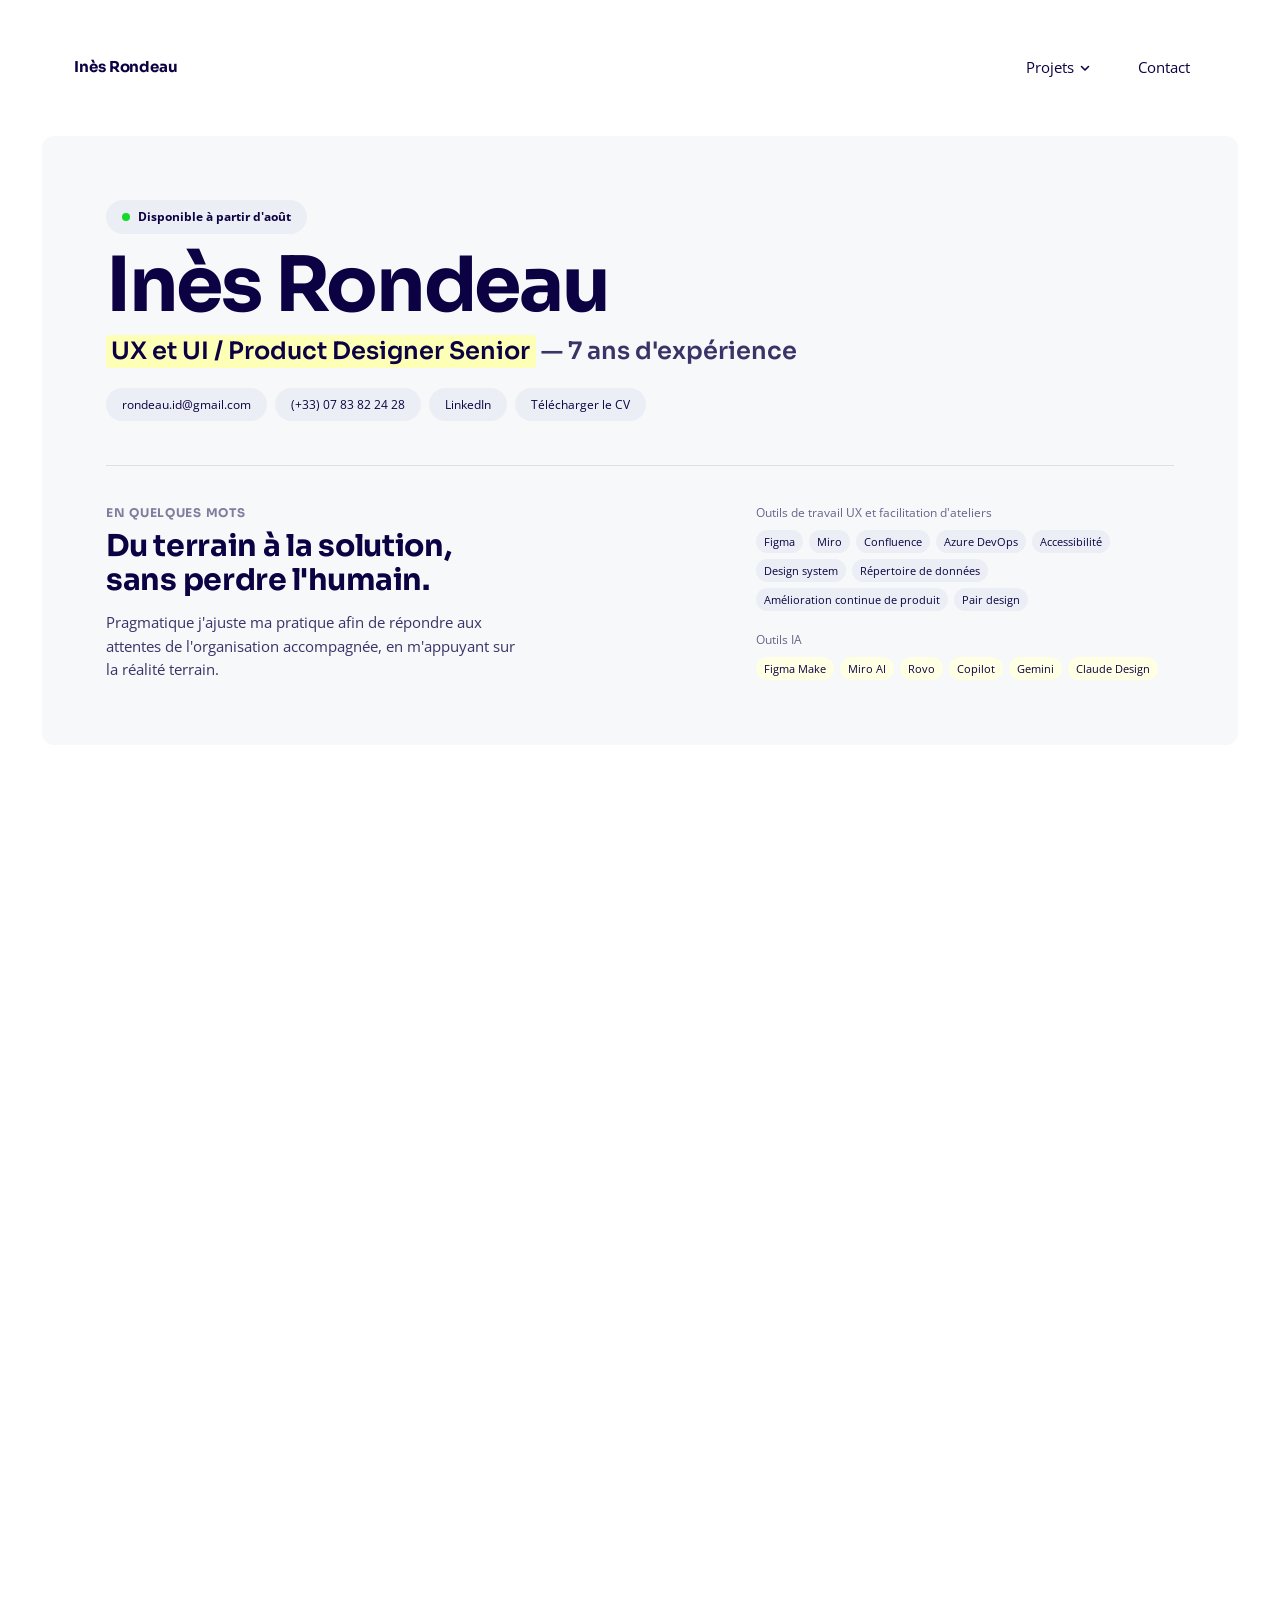
==== github-export/index.html @ 03137d09 "V6" ====
<!DOCTYPE html>
<html lang="fr">
<head>
  <meta charset="utf-8">
  <meta name="viewport" content="width=device-width, initial-scale=1">
  <title>Inès Rondeau — UX et UI / Product Designer Senior</title>
  <meta name="description" content="Portfolio d'Inès Rondeau, Product Designer Senior, 7 ans d'expérience. Études de cas Recherche, cadrage, conception et mesure d'usage chez TF1.">
  <link rel="stylesheet" href="styles.css">
  <script defer src="reveal.js"></script>
</head>
<body>

  <header class="page">
    <nav class="nav" aria-label="Principale">
      <a href="index.html" class="nav__brand">Inès Rondeau</a>
      <div class="nav__links">
        <span class="nav__group">
          <button type="button" class="nav__trigger" aria-haspopup="true" aria-expanded="false">
            Projets
            <svg class="caret" viewBox="0 0 10 10" fill="none" aria-hidden="true"><path d="M1.5 3.5 L5 7 L8.5 3.5" stroke="currentColor" stroke-width="1.6" stroke-linecap="round" stroke-linejoin="round"></path></svg>
          </button>
          <div class="nav__dropdown" role="menu">
            <a href="projet-1-portail-info.html" role="menuitem">Portail info</a>
            <a href="projet-2-jade.html" role="menuitem">Jade +</a>
            <a href="projet-3-msc.html" role="menuitem">Media Supply Chain</a>
            <a href="projet-4-repertoire-donnees.html" role="menuitem">Répertoire de données</a>
          </div>
        </span>
        <a href="index.html#contact">Contact</a>
      </div>
    </nav>
  </header>

  <main>
    <!-- PROFIL (bloc gris #F6F8FA) -->
    <section class="profile-block" aria-labelledby="hero-title">
      <div class="profile-block__head">
        <div class="profile-block__title">
          <span class="pill-status">Disponible à partir d'août</span>
          <h1 id="hero-title" class="profile-block__name">Inès Rondeau</h1>
          <p class="profile-block__role"><mark>UX et UI / Product Designer Senior</mark> — 7 ans d'expérience</p>
        </div>
        <div class="hero-home__links" role="list">
          <a class="chip" href="mailto:rondeau.id@gmail.com" role="listitem">rondeau.id@gmail.com</a>
          <a class="chip" href="tel:+33783822428" role="listitem">(+33) 07 83 82 24 28</a>
          <a class="chip" href="https://www.linkedin.com/in/in%C3%A8s-rondeau-173500bb/" target="_blank" rel="noopener" role="listitem">LinkedIn</a>
          <a class="chip" href="cv-ines-rondeau.html" role="listitem">Télécharger le CV</a>
        </div>
      </div>

      <div class="profile-block__cols">
        <div class="profile-block__words">
          <div class="intro__eyebrow">En quelques mots</div>
          <h2>Du terrain à la solution, sans perdre l'humain.</h2>
          <p>Pragmatique j'ajuste ma pratique afin de répondre aux attentes de l'organisation accompagnée, en m'appuyant sur la réalité terrain.</p>
        </div>

        <aside class="profile-block__skills" aria-labelledby="skills">
          <h3 id="skills" class="visually-hidden" style="position:absolute;left:-9999px">Compétences</h3>

          <div class="intro__meta-label">Outils de travail UX et facilitation d'ateliers</div>
          <div class="tag-row">
            <span class="tag">Figma</span>
            <span class="tag">Miro</span>
            <span class="tag">Confluence</span>
            <span class="tag">Azure DevOps</span>
            <span class="tag">Accessibilité</span>
            <span class="tag">Design system</span>
            <span class="tag">Répertoire de données</span>
            <span class="tag">Amélioration continue de produit</span>
            <span class="tag">Pair design</span>
          </div>

          <div class="intro__meta-label">Outils IA</div>
          <div class="tag-row">
            <span class="tag tag--ai" style="background-color: rgb(254, 255, 227)">Figma Make</span>
            <span class="tag tag--ai" style="background-color: rgb(254, 255, 227)">Miro AI</span>
            <span class="tag tag--ai" style="background-color: rgb(254, 255, 227)">Rovo</span>
            <span class="tag tag--ai" style="background-color: rgb(254, 255, 227)">Copilot</span>
            <span class="tag tag--ai" style="background-color: rgb(254, 255, 227)">Gemini</span>
            <span class="tag tag--ai" style="background-color: rgb(254, 255, 227)">Claude Design</span>
          </div>
        </aside>
      </div>
    </section>

    <!-- COMMENT JE TRAVAILLE (fond blanc) -->
    <section class="howiwork-section reveal">
      <div class="howiwork">
        <div class="howiwork__label">Comment je travaille</div>
        <ul class="howiwork__list">
          <li class="hw-card">
            <h3 class="hw-card__title">Équipe</h3>
            <p class="hw-card__text">Autonome ou en binôme selon les projets, toujours au sein d'équipes pluridisciplinaires —Product manager, Product Owner, développeurs, métiers, sponsors.</p>
          </li>
          <li class="hw-card">
            <h3 class="hw-card__title">Posture client</h3>
            <p class="hw-card__text">J'adapte ma démarche aux contraintes terrain et aux objectifs business, quelle que soit la complexité du contexte.</p>
          </li>
          <li class="hw-card">
            <h3 class="hw-card__title">Animation</h3>
            <p class="hw-card__text">J'anime ou co-anime les ateliers nécessaires à chaque étape du cycle produit : Carte d'expérience, carte d'empathie avec les équipes techniques, produit et métier.</p>
          </li>
          <li class="hw-card">
            <h3 class="hw-card__title">Gestion ambiguïté</h3>
            <p class="hw-card__text">Je m'appuie sur des faits réels établis lors de la phase de recherche utilisateur — tests, interviews, mesures d'usage — afin d'argumenter mes prises de position et d'alimenter les arbitrages du Product Owner et des parties prenantes.</p>
          </li>
        </ul>
      </div>
    </section>

    <!-- PROJETS -->
    <section class="projects reveal" id="projets" aria-labelledby="projets-title">
      <header class="projects__header">
        <h2 id="projets-title">Projets</h2>
        <p>4 études de cas — Recherche, cadrage, conception et mesure d'usage chez TF1 (Média télévisé).</p>
      </header>

      <div class="cards reveal-stagger">
        <a class="card" href="projet-1-portail-info.html">
          <div class="card__media" style="background: var(--orange);">
            <img src="assets/portail-info-hero.jpg" alt="Aperçu de l'outil Portail info">
          </div>
          <div class="card__body">
            <div class="card__title-row">
              <h3 class="card__title">Portail info</h3>
              <span class="card__date" style="color: rgb(108, 102, 138)">2024 — 2026</span>
            </div>
            <span class="card__pill pill--orange">Conception</span>
            <p class="card__desc">
              <strong>Outil News à destination des journalistes et documentalistes :</strong>
              co-concevoir un accès fluide aux archives vidéo pour accélérer la production
              et fiabiliser l'information face aux enjeux de désinformation (deepfakes, IA).
            </p>
            <span class="card__more">
              Voir plus
              <svg width="20" height="20" viewBox="0 0 24 24" fill="none" stroke="currentColor" stroke-width="2" stroke-linecap="round" stroke-linejoin="round" aria-hidden="true"><line x1="5" y1="12" x2="19" y2="12"></line><polyline points="12 5 19 12 12 19"></polyline></svg>
            </span>
          </div>
        </a>

        <a class="card" href="projet-2-jade.html">
          <div class="card__media" style="background: var(--yellow);">
            <img src="assets/jade-hero-new.png" alt="Aperçu du planning d'équipe Jade+">
          </div>
          <div class="card__body">
            <div class="card__title-row">
              <h3 class="card__title">Jade +</h3>
              <span class="card__date" style="color: rgb(108, 102, 138)">2024 — 2026</span>
            </div>
            <span class="card__pill pill--yellow">Méthode Agile</span>
            <p class="card__desc">
              <strong>Outil de consultation et de planification auprès des planificateurs et collaborateurs.</strong>
              Les équipes de TF1 (JRI, DT et production) sont planifiées via Jade en coordination avec les
              journaux télévisés et les enregistrements d'émissions.
            </p>
            <span class="card__more">
              Voir plus
              <svg width="20" height="20" viewBox="0 0 24 24" fill="none" stroke="currentColor" stroke-width="2" stroke-linecap="round" stroke-linejoin="round" aria-hidden="true"><line x1="5" y1="12" x2="19" y2="12"></line><polyline points="12 5 19 12 12 19"></polyline></svg>
            </span>
          </div>
        </a>

        <a class="card" href="projet-3-msc.html">
          <div class="card__media" style="background: var(--purple);">
            <img src="assets/msc-hero.png" alt="Aperçu de la cartographie Media Supply Chain">
          </div>
          <div class="card__body">
            <div class="card__title-row">
              <h3 class="card__title">Media supply chain</h3>
              <span class="card__date"><span style="color: #6C668A">2024 — 2026</span></span>
            </div>
            <span class="card__pill pill--purple">Carte d’expérience</span>
            <p class="card__desc">
              <strong>Modernisation de l'ensemble du cycle de vie des contenus</strong> —
              identifier les irritants pour améliorer les process. Ce projet montre l'efficacité
              d'un binôme PO/UX pour réaliser un cadrage en un minimum de temps.
            </p>
            <span class="card__more">
              Voir plus
              <svg width="20" height="20" viewBox="0 0 24 24" fill="none" stroke="currentColor" stroke-width="2" stroke-linecap="round" stroke-linejoin="round" aria-hidden="true"><line x1="5" y1="12" x2="19" y2="12"></line><polyline points="12 5 19 12 12 19"></polyline></svg>
            </span>
          </div>
        </a>

        <a class="card" href="projet-4-repertoire-donnees.html">
          <div class="card__media" style="background: var(--green);">
            <img src="assets/repository-hero-new.png" alt="Aperçu du répertoire de données">
          </div>
          <div class="card__body">
            <div class="card__title-row">
              <h3 class="card__title">Répertoire de données</h3>
              <span class="card__date" style="color: rgb(108, 102, 138)">2025 — 2026</span>
            </div>
            <span class="card__pill pill--green">Data UX</span>
            <p class="card__desc">
              <strong>Transformer la recherche silotée</strong> en un patrimoine de connaissances
              partagé, actionnable et durable.
            </p>
            <span class="card__more">
              Voir plus
              <svg width="20" height="20" viewBox="0 0 24 24" fill="none" stroke="currentColor" stroke-width="2" stroke-linecap="round" stroke-linejoin="round" aria-hidden="true"><line x1="5" y1="12" x2="19" y2="12"></line><polyline points="12 5 19 12 12 19"></polyline></svg>
            </span>
          </div>
        </a>
      </div>
    </section>

    <!-- FOOTER -->
    <footer class="footer reveal" id="contact">
      <div class="footer__inner">
        <div>
          <h2 class="footer__title">On se parle ?</h2>
          <p class="footer__lead">
            Ouverte aux opportunités à Montréal dès août — et en région si télétravail possible — produit, design system,
            recherche utilisateur, IA appliquée au design.
          </p>
        </div>
        <div>
          <h3 class="footer__heading">Me contacter</h3>
          <ul class="footer__list">
            <li><a href="mailto:rondeau.id@gmail.com">rondeau.id@gmail.com</a></li>
            <li><a href="https://www.linkedin.com/in/in%C3%A8s-rondeau-173500bb/" target="_blank" rel="noopener">LinkedIn</a></li>
            <li><a href="cv-ines-rondeau.html">Télécharger le CV</a></li>
          </ul>
        </div>
        <div>
          <h3 class="footer__heading">Mes projets</h3>
          <ul class="footer__list">
            <li><a href="projet-1-portail-info.html">Portail info</a></li>
            <li><a href="projet-2-jade.html">Jade +</a></li>
            <li><a href="projet-3-msc.html">Media Supply Chain — Bandes-annonces</a></li>
            <li><a href="projet-4-repertoire-donnees.html">Répertoire de données</a></li>
          </ul>
        </div>
      </div>
    </footer>
  </main>

  <script>
    /* Safety net: the hero uses a CSS entrance animation that animates only
       TO the visible state. In a bundled/offline build the animation timeline
       can desync and leave the hero stuck at opacity:0. This guarantees the
       hero becomes visible. On the live site the animation completes (~1.7s)
       well before this fires, so the opacity check makes it a no-op. */
    (function () {
      function ensureHeroVisible() {
        document.querySelectorAll('.hero-home > *, .project-hero__grid > *').forEach(function (el) {
          if (parseFloat(getComputedStyle(el).opacity) < 1) {
            el.style.opacity = '1';
            el.style.transform = 'none';
          }
        });
      }
      [2000, 3500, 5000].forEach(function (t) { setTimeout(ensureHeroVisible, t); });
    })();
  </script>



</body></html>
---- github-export/styles.css ----
/* =========================================================
   Portfolio Inès Rondeau — V2
   Design tokens, layout primitives and shared components
   ========================================================= */

/* --- Fonts ------------------------------------------------ */
@import url("https://fonts.googleapis.com/css2?family=Open+Sans:wght@400;600;700&family=Sora:wght@400;600;700&display=swap");

/* --- Smooth page-to-page navigation -----------------------
   Cross-document View Transitions: when you click a link to another
   page in this portfolio, the browser cross-fades between the two
   pages instead of showing a hard white/colored flash. Supported in
   Chromium + Safari 18.2+; older browsers just navigate normally
   (no regression). The sticky header is given a stable transition
   name so it stays put instead of fading with the rest. */
@view-transition { navigation: auto; }

::view-transition-old(root),
::view-transition-new(root) {
  animation-duration: 0.32s;
  animation-timing-function: cubic-bezier(.16,.84,.3,1);
}

.page { view-transition-name: site-header; }

@media (prefers-reduced-motion: reduce) {
  ::view-transition-group(*),
  ::view-transition-old(*),
  ::view-transition-new(*) { animation: none !important; }
}

/* --- Tokens ----------------------------------------------- */
:root {
  /* Palette */
  --ink:           rgb(12, 1, 66);
  --ink-80:        rgba(12, 1, 66, 0.80);
  --ink-60:        rgba(12, 1, 66, 0.60);
  --ink-50:        rgba(12, 1, 66, 0.50);
  --ink-10:        rgba(12, 1, 66, 0.10);
  --white:         #ffffff;
  --bg-soft:       rgb(247, 248, 250);
  --bg-card:       rgb(246, 248, 250);
  --border:        rgb(231, 230, 236);
  --border-soft:   rgb(228, 228, 228);
  --highlight:     rgb(254, 255, 182);
  --available:     rgb(18, 219, 41);

  /* Project accents */
  --orange:        rgb(215, 74, 16);
  --orange-soft:   rgb(251, 237, 231);
  --yellow:        rgb(252, 254, 115);
  --yellow-soft:   rgb(253, 254, 185);
  --purple:        rgb(194, 169, 255);
  --purple-soft:   rgb(245, 242, 248);
  --green:         rgb(0, 82, 76);
  --green-soft:    rgb(229, 238, 237);

  /* Semantic states */
  --pink:          rgb(197, 20, 109);
  --pink-bg:       rgb(252, 243, 248);

  /* Type */
  --font-sans:     "Open Sans", system-ui, -apple-system, "Segoe UI", sans-serif;
  --font-display:  "Sora", "Open Sans", system-ui, sans-serif;

  /* Layout */
  --container-w:   1196px;
  --radius:        6px;
  --radius-lg:     12px;
  --shadow-card:   0 2px 11px rgba(0, 0, 0, 0.08);
}

/* --- Reset / base ----------------------------------------- */
*, *::before, *::after { box-sizing: border-box; }

html { scroll-behavior: smooth; }

body {
  margin: 0;
  font-family: var(--font-sans);
  font-size: 14px;
  line-height: 1.49;
  color: var(--ink);
  background: var(--white);
  -webkit-font-smoothing: antialiased;
  -moz-osx-font-smoothing: grayscale;
  text-rendering: optimizeLegibility;
  text-wrap: pretty;
}

img { max-width: 100%; display: block; }

a { color: inherit; text-decoration: none; }
a:focus-visible,
button:focus-visible {
  outline: 2px solid var(--ink);
  outline-offset: 3px;
  border-radius: 4px;
}

h1, h2, h3, h4 {
  font-family: var(--font-display);
  font-weight: 700;
  color: var(--ink);
  margin: 0;
  line-height: 1.1;
  text-wrap: balance;
}

p { margin: 0; }

/* --- Layout ----------------------------------------------- */
.container {
  width: 100%;
  max-width: var(--container-w);
  margin: 0 auto;
  padding: 0 24px;
}

.page {
  padding: 32px 42px 0;
}

@media (max-width: 880px) {
  .page { padding: 16px 16px 0; }
  .container { padding: 0 16px; }
}

/* --- Top navigation --------------------------------------- */
.nav {
  display: flex;
  justify-content: space-between;
  align-items: center;
  padding: 18px 32px;
  max-width: var(--container-w);
  margin: 0 auto;
}

.nav__brand {
  font-family: var(--font-display);
  font-weight: 700;
  font-size: 15px;
  color: var(--ink);
  letter-spacing: -0.005em;
  transition: opacity .15s ease;
}
.nav__brand:hover { opacity: 0.65; }

.nav__links {
  display: flex;
  gap: 16px;
  align-items: center;
}

.nav__links > a,
.nav__trigger {
  font-family: var(--font-sans);
  font-size: 15px;
  font-weight: 400;
  line-height: 1;
  color: var(--ink);
  padding: 10px 16px;
  border-radius: 23px;
  border: 0;
  background: transparent;
  cursor: pointer;
  transition: background .15s ease, color .15s ease;
}

.nav__links > a:hover,
.nav__trigger:hover,
.nav__group:hover .nav__trigger,
.nav__group:focus-within .nav__trigger {
  background: var(--bg-soft);
}

.nav__links > a[aria-current="page"] {
  font-weight: 700;
  background: var(--bg-soft);
}

/* Explicit "back to home" link — always visible in the sticky header so
   users never need the browser back button or to scroll to the footer. */
.nav__home {
  display: inline-flex;
  align-items: center;
  gap: 7px;
}
.nav__home svg {
  width: 15px;
  height: 15px;
  flex-shrink: 0;
}

/* Sticky header w/ blur + subtle border that intensifies on scroll */
.page {
  position: sticky;
  top: 0;
  z-index: 100;
  background: rgba(255, 255, 255, 0.82);
  backdrop-filter: saturate(180%) blur(14px);
  -webkit-backdrop-filter: saturate(180%) blur(14px);
  border-bottom: 1px solid transparent;
  transition: border-color .25s ease, box-shadow .25s ease, background .25s ease;
}
.page.is-scrolled {
  background: rgba(255, 255, 255, 0.92);
  border-bottom-color: rgba(12, 1, 66, 0.06);
  box-shadow: 0 8px 24px rgba(12, 1, 66, 0.04);
}

/* --- Projets dropdown ------------------------------------- */
.nav__group {
  position: relative;
  display: inline-flex;
  align-items: center;
}

.nav__trigger {
  display: inline-flex;
  align-items: center;
  gap: 6px;
}
.nav__trigger[aria-current="page"] { font-weight: 700; background: var(--bg-soft); }
.nav__trigger .caret {
  width: 10px; height: 10px;
  transition: transform .25s cubic-bezier(.16,.84,.3,1);
}
.nav__group:hover .nav__trigger .caret,
.nav__group:focus-within .nav__trigger .caret {
  transform: rotate(180deg);
}

.nav__dropdown {
  position: absolute;
  top: calc(100% + 10px);
  left: 50%;
  transform: translate(-50%, -6px);
  min-width: 240px;
  background: var(--white);
  border: 1px solid var(--border);
  border-radius: 12px;
  padding: 6px;
  display: flex;
  flex-direction: column;
  gap: 0;
  box-shadow: 0 16px 40px rgba(12, 1, 66, 0.12), 0 2px 6px rgba(12, 1, 66, 0.04);
  opacity: 0;
  visibility: hidden;
  pointer-events: none;
  transition:
    opacity .22s ease,
    transform .28s cubic-bezier(.16,.84,.3,1),
    visibility .22s ease;
  z-index: 200;
}

.nav__group:hover .nav__dropdown,
.nav__group:focus-within .nav__dropdown,
.nav__dropdown:hover {
  opacity: 1;
  visibility: visible;
  pointer-events: auto;
  transform: translate(-50%, 0);
}

/* Invisible buffer so cursor doesn't fall through the gap between
   trigger and dropdown. */
.nav__dropdown::after {
  content: "";
  position: absolute;
  inset: -10px -10px auto -10px;
  height: 18px;
}

.nav__dropdown a {
  display: flex;
  align-items: center;
  gap: 10px;
  padding: 10px 12px;
  font-family: var(--font-sans);
  font-size: 14px;
  font-weight: 400;
  color: var(--ink);
  border-radius: 8px;
  border-bottom: none;
  white-space: nowrap;
  transition: background .15s ease, padding .2s ease;
}
.nav__dropdown a:hover { background: var(--bg-soft); padding-left: 16px; }
.nav__dropdown a[aria-current="page"] {
  font-weight: 700;
  background: var(--bg-soft);
}

/* Tiny color dot per project so each row is identifiable at a glance. */
.nav__dropdown a::before {
  content: "";
  width: 8px; height: 8px;
  border-radius: 50%;
  background: currentColor;
  opacity: 0.35;
  flex-shrink: 0;
}
.nav__dropdown a:nth-child(1)::before { background: var(--orange); opacity: 1; }
.nav__dropdown a:nth-child(2)::before { background: var(--yellow); opacity: 1; box-shadow: inset 0 0 0 1px rgba(12,1,66,0.12); }
.nav__dropdown a:nth-child(3)::before { background: var(--purple); opacity: 1; }
.nav__dropdown a:nth-child(4)::before { background: var(--green);  opacity: 1; }

.nav__dropdown::before {
  /* upward-pointing arrow above the dropdown, pointing at the trigger */
  content: "";
  position: absolute;
  top: -6px;
  left: 50%;
  transform: translateX(-50%) rotate(45deg);
  width: 10px;
  height: 10px;
  background: var(--white);
  border-top: 1px solid var(--border);
  border-left: 1px solid var(--border);
}

/* --- Hero (home) ------------------------------------------ */
.hero-home {
  max-width: var(--container-w);
  margin: 40px auto 44px;
  padding: 24px 24px 0;
  text-align: left;
}

.pill-status {
  display: inline-flex;
  align-items: center;
  gap: 8px;
  padding: 8px 16px;
  border-radius: 46px;
  background: var(--bg-soft);
  font-size: 12px;
  font-weight: 700;
  color: var(--ink);
}
.pill-status::before {
  content: "";
  width: 8px; height: 8px;
  border-radius: 50%;
  background: var(--available);
}

.hero-home__title {
  font-size: clamp(56px, 8vw, 96px);
  font-weight: 700;
  letter-spacing: -0.02em;
  margin: 16px 0 8px;
  line-height: 1;
}

.hero-home__subtitle {
  font-family: var(--font-display);
  font-weight: 700;
  font-size: clamp(20px, 2.2vw, 26px);
  margin: 0;
  line-height: 1.15;
}

.hero-home__subtitle .mark {
  background: var(--highlight);
  padding: 2px 4px;
  box-decoration-break: clone;
  -webkit-box-decoration-break: clone;
}

.hero-home__line {
  margin-top: 8px;
  color: var(--ink-50);
  font-size: 14px;
  font-family: var(--font-display);
}

.hero-home__links {
  display: flex;
  flex-wrap: wrap;
  justify-content: flex-start;
  gap: 8px;
  margin-top: 28px;
}

.chip {
  display: inline-flex;
  align-items: center;
  gap: 6px;
  padding: 8px 16px;
  border-radius: 46px;
  background: var(--bg-soft);
  font-size: 12px;
  color: var(--ink);
  font-weight: 400;
  line-height: 1.44;
  white-space: nowrap;
  transition: background .15s ease;
}
.chip:hover { background: rgb(235, 238, 244); }

/* --- Profil (bloc gris #F6F8FA, specs Figma) -------------- */
.profile-block {
  max-width: var(--container-w);
  margin: 32px auto 0;
  padding: clamp(36px, 5vw, 72px);
  background: #F6F8FA;
  border-radius: var(--radius-lg);
  display: flex;
  flex-direction: column;
  gap: clamp(32px, 4vw, 44px);
  text-align: left;
}
.profile-block__head {
  display: flex;
  flex-direction: column;
  gap: 20px;
  align-items: stretch;
}
.profile-block__title {
  display: flex;
  flex-direction: column;
  gap: 14px;
}
.profile-block__name {
  font-family: var(--font-display);
  font-weight: 700;
  font-size: clamp(48px, 7vw, 76px);
  letter-spacing: -0.03em;
  line-height: 0.98;
  margin: 0;
}
.profile-block__role {
  font-family: var(--font-display);
  font-weight: 600;
  font-size: clamp(18px, 2vw, 24px);
  line-height: 1.3;
  margin: 0;
  color: var(--ink-80);
}
.profile-block__role mark {
  background: var(--highlight);
  color: var(--ink);
  padding: 0.06em 0.22em;
  border-radius: 4px;
  -webkit-box-decoration-break: clone;
  box-decoration-break: clone;
}
.profile-block .hero-home__links { margin-top: 0; }
/* On the grey block, soft-grey pills blend in — give chips & tags a white
   fill so they read as pills (matches the Figma profile block). */
.profile-block .chip,
.profile-block__skills .tag { background: #EBEEF4; }
.profile-block .chip:hover { background: rgb(225, 229, 238); }
.profile-block__title .pill-status { align-self: flex-start; background: #EBEEF4; }
.profile-block__cols {
  display: grid;
  grid-template-columns: minmax(0, 1.4fr) minmax(0, 1fr);
  gap: clamp(40px, 5vw, 64px);
  padding-top: clamp(28px, 3vw, 40px);
  border-top: 1px solid var(--ink-10);
}
.profile-block__words h2 {
  font-family: var(--font-display);
  font-weight: 700;
  font-size: clamp(22px, 2.4vw, 30px);
  line-height: 1.12;
  letter-spacing: -0.01em;
  margin: 0 0 14px;
}
.profile-block__words p {
  margin: 0;
  font-size: 15px;
  line-height: 1.55;
  color: var(--ink-80);
  max-width: 46ch;
}
.profile-block__skills .tag-row:last-child { margin-bottom: 0; }
@media (max-width: 880px) {
  .profile-block__cols { grid-template-columns: 1fr; gap: 32px; }
}

/* --- "En quelques mots" intro block ----------------------- */
.intro {
  max-width: var(--container-w);
  margin: 0 auto;
  padding: 24px;
  display: grid;
  grid-template-columns: minmax(0, 1.4fr) minmax(0, 1fr);
  gap: 48px;
}

@media (max-width: 880px) {
  .intro { grid-template-columns: 1fr; gap: 32px; }
}

.intro__eyebrow {
  font-family: var(--font-display);
  font-weight: 700;
  font-size: 12px;
  text-transform: uppercase;
  letter-spacing: 0.06em;
  color: var(--ink-50);
  margin-bottom: 8px;
}

.intro h2 {
  font-size: 24px;
  margin: 0 0 16px;
}

.intro p { margin: 0 0 12px; }
.intro p:last-child { margin-bottom: 0; }

/* --- "Comment je travaille" (fond blanc, cards) ----------- */
.howiwork-section {
  max-width: var(--container-w);
  margin: 56px auto 0;
  padding: 0;
}
.howiwork {
  margin: 0;
  padding: 0;
}
.howiwork__label {
  font-family: var(--font-display);
  font-weight: 700;
  font-size: 12px;
  text-transform: uppercase;
  letter-spacing: 0.06em;
  color: var(--ink-50);
  margin-bottom: 16px;
}
.howiwork__list {
  list-style: none;
  margin: 0;
  padding: 0;
  display: grid;
  grid-template-columns: repeat(4, 1fr);
  gap: 20px;
}
.hw-card {
  background: #F6F8FA;
  border-radius: 8px;
  padding: 22px;
  display: flex;
  flex-direction: column;
  gap: 10px;
}
.hw-card__title {
  font-family: var(--font-display);
  font-weight: 700;
  font-size: 14px;
  line-height: 1.15;
  margin: 0;
}
.hw-card__text {
  font-size: 14px;
  line-height: 1.5;
  color: var(--ink);
  margin: 0;
}
@media (max-width: 880px) {
  .howiwork__list { grid-template-columns: repeat(2, 1fr); gap: 16px; }
}
@media (max-width: 520px) {
  .howiwork__list { grid-template-columns: 1fr; }
}

.intro__meta-label {
  font-size: 12px;
  color: var(--ink-60);
  margin-bottom: 8px;
}

.tag-row {
  display: flex;
  flex-wrap: wrap;
  gap: 6px;
  margin-bottom: 20px;
}

/* --- Tags ----------------------------------------------------
   Tag system mirrors Figma:
   - Base .tag  → 11px regular, neutral soft pill (used on home).
   - .tag in project glance/persona contexts → 12px regular, themed via
     body[data-theme] cascade so each project gets its accent palette.
   - .tag-hero → 11px bold, semi-transparent white pill on the colored
     hero, themed text per project. All combinations meet WCAG AA. */
.tag {
  font-family: var(--font-sans);
  font-size: 11px;
  font-weight: 400;
  line-height: 1;
  height: 23px;
  padding: 4px 8px;
  border-radius: 23px;
  background: var(--bg-soft);
  color: var(--ink);
  white-space: nowrap;
  display: inline-flex;
  align-items: center;
}

.tag--ai {
  background: rgb(244, 241, 250); /* faint lavender, AA-safe vs ink */
}

/* Larger themed tags used inside project page panels.
   Project-themed via body[data-theme="*"] — see below. */
.glance .tag,
.persona .tag,
.persona__meta .tag {
  font-size: 12px;
  height: 24px;
}

/* Per-project themed tags (cascade from body[data-theme]) ------- */
body[data-theme="orange"] .glance .tag,
body[data-theme="orange"] .persona__meta .tag {
  background: var(--orange-soft);            /* rgb(251,237,231) */
  color: rgb(132, 40, 4);                    /* slightly darker than 144,44,4 — AAA */
}
body[data-theme="yellow"] .glance .tag,
body[data-theme="yellow"] .persona__meta .tag {
  background: var(--yellow-soft);            /* rgb(253,254,185) */
  color: var(--ink);
}
body[data-theme="purple"] .glance .tag,
body[data-theme="purple"] .persona__meta .tag {
  background: var(--bg-soft);                /* Figma uses neutral on purple */
  color: var(--ink);
}
body[data-theme="green"] .glance .tag,
body[data-theme="green"] .persona__meta .tag {
  background: var(--green-soft);             /* rgb(229,238,237) */
  color: rgb(0, 66, 61);                     /* deepened from 0,82,76 — AAA */
}

/* Legacy modifier-class variants kept for back-compat / overrides */
.tag--orange { background: var(--orange-soft); color: rgb(132, 40, 4); }
.tag--yellow { background: var(--yellow-soft); color: var(--ink); }
.tag--purple { background: var(--bg-soft);     color: var(--ink); }
.tag--green  { background: var(--green-soft);  color: rgb(0, 66, 61); }

/* --- Projects (home cards) -------------------------------- */
.projects {
  max-width: var(--container-w);
  margin: 56px auto 0;
  padding: 0 0 48px;
}
@media (max-width: 880px) {
  .howiwork-section,
  .projects { padding-left: 16px; padding-right: 16px; }
}

.projects__header { margin-bottom: 32px; }

.projects__header h2 {
  font-size: 24px;
  margin: 0 0 8px;
}

.projects__header p {
  font-family: var(--font-display);
  font-size: 14px;
  color: var(--ink);
}

.cards {
  display: grid;
  grid-template-columns: repeat(2, minmax(0, 1fr));
  gap: 32px;
}

@media (max-width: 880px) {
  .cards { grid-template-columns: 1fr; gap: 24px; }
}

.card {
  display: flex;
  flex-direction: column;
  background: var(--white);
  border-radius: 8px;
  box-shadow: var(--shadow-card);
  overflow: hidden;
  text-decoration: none;
  color: inherit;
  transition: transform .25s ease, box-shadow .25s ease;
}
.card:hover {
  transform: translateY(-3px);
  box-shadow: 0 12px 28px rgba(0, 0, 0, 0.10);
}

.card__media {
  position: relative;
  aspect-ratio: 556 / 209;
  overflow: hidden;
}

.card__media::before {
  /* large translucent circle behind the screenshot */
  content: "";
  position: absolute;
  right: -10%;
  top: -25%;
  width: 70%;
  aspect-ratio: 1;
  border-radius: 50%;
  background: rgba(255,255,255,0.30);
  z-index: 0;
}

.card__media img {
  position: absolute;
  top: 24px;
  right: -40px;
  width: 66%;
  border-radius: 8px;
  border: 4px solid rgba(245,242,248,0.6);
  box-shadow: 0 8px 24px rgba(0,0,0,0.12);
  z-index: 1;
  aspect-ratio: 381 / 214;
  object-fit: cover;
  object-position: left center;
}

.card__body {
  padding: 24px;
  display: flex;
  flex-direction: column;
  gap: 16px;
  flex: 1;
}

.card__title-row {
  display: flex;
  justify-content: space-between;
  align-items: center;
  gap: 12px;
}

.card__title {
  font-family: var(--font-display);
  font-weight: 700;
  font-size: 16px;
  margin: 0;
  line-height: 1.1;
}

.card__date {
  font-weight: 400;
  font-size: 14px;
  color: var(--ink);
  white-space: nowrap;
}

.card__pill {
  align-self: flex-start;
  font-size: 12px;
  font-weight: 400;
  padding: 4px 8px;
  border-radius: 23px;
  line-height: 1.33;
}

.card__desc {
  font-size: 14px;
  line-height: 1.5;
  color: var(--ink);
}
.card__desc strong { font-weight: 700; }

.card__more {
  margin-top: auto;
  display: inline-flex;
  align-items: center;
  gap: 8px;
  font-weight: 700;
  color: var(--ink);
}
.card__more svg { transition: transform .2s ease; }
.card:hover .card__more svg { transform: translateX(4px); }

/* --- Project page hero ------------------------------------ */
.project-hero {
  border-radius: 8px;
  padding: 48px 56px;
  position: relative;
  overflow: hidden;
  color: var(--white);
  margin-top: 8px;
}

.project-hero__grid {
  display: grid;
  grid-template-columns: minmax(0, 1.1fr) minmax(0, 1fr);
  gap: 48px;
  align-items: center;
  position: relative;
  z-index: 1;
}

@media (max-width: 880px) {
  .project-hero { padding: 32px 24px; }
  .project-hero__grid { grid-template-columns: 1fr; gap: 24px; }
}

.project-hero__decor {
  position: absolute;
  width: 412px; aspect-ratio: 1;
  border-radius: 50%;
  background: rgba(255,255,255,0.18);
  right: 8%;
  top: -10%;
  z-index: 0;
}

.project-hero h1 {
  font-size: clamp(28px, 3.6vw, 36px);
  color: var(--white);
  margin: 0 0 16px;
  line-height: 1.05;
  letter-spacing: -0.005em;
}

.project-hero__lead {
  font-size: 14px;
  line-height: 1.44;
  color: rgba(255,255,255,0.95);
  margin-bottom: 24px;
  max-width: 620px;
}

.project-hero__tags {
  display: flex;
  flex-wrap: wrap;
  gap: 8px;
}

.tag-hero {
  font-family: var(--font-sans);
  font-size: 11px;
  font-weight: 700;
  padding: 4px 8px;
  border-radius: 23px;
  background: rgba(255, 255, 255, 0.72);
  color: var(--ink);
  border: 1px solid rgb(255, 255, 255);
  white-space: nowrap;
  line-height: 1;
  height: 23px;
  display: inline-flex;
  align-items: center;
}

/* Project-specific hero tag text colours (Figma).
   Orange gets a darkened text + slightly more opaque pill to keep AAA contrast. */
.theme-orange .tag-hero {
  background: rgba(255, 255, 255, 0.9);
  color: rgb(132, 40, 4);
}
.theme-yellow .tag-hero { color: var(--ink); }
.theme-purple .tag-hero { color: var(--ink); }
.theme-green  .tag-hero {
  background: rgba(255, 255, 255, 0.85);
  color: rgb(0, 66, 61);
}

.project-hero__image {
  position: relative;
  justify-self: end;
  width: 100%;
  max-width: none;
  margin-right: -28px;
  background: transparent;
  padding: 0;
}

.project-hero__image img {
  display: block;
  width: 100%;
  height: auto;
  aspect-ratio: 381 / 214;
  object-fit: cover;
  object-position: left top;
  border-radius: 8px;
  border: 4px solid rgba(255,255,255,0.5);
}

@media (max-width: 880px) {
  .project-hero__image { margin-right: 0; }
  .project-hero__image img { aspect-ratio: auto; }
}

/* Theme variants for hero */
.theme-orange { background: var(--orange); }
.theme-orange h1, .theme-orange .project-hero__lead { color: var(--white); }
.theme-yellow { background: var(--yellow); color: var(--ink); }
.theme-yellow h1, .theme-yellow .project-hero__lead { color: var(--ink); }
.theme-yellow .project-hero__decor { background: rgba(255,255,255,0.7); }
.theme-purple { background: var(--purple); color: var(--ink); }
.theme-purple h1, .theme-purple .project-hero__lead { color: var(--ink); }
.theme-purple .project-hero__decor { background: rgba(255,255,255,0.35); }
.theme-green { background: var(--green); }
.theme-green h1, .theme-green .project-hero__lead { color: var(--white); }

/* --- "En un coup d'œil" panel -----------------------------
   Highlighted card — bigger title, deeper shadow, eyebrow chip,
   and a tinted accent stripe so it stands out as the "TL;DR". */
.glance {
  display: grid;
  grid-template-columns: minmax(0, 1fr) minmax(0, 1.6fr);
  gap: 56px;
  padding: 40px 40px;
  border: 1px solid var(--border);
  border-radius: 12px;
  margin-top: 56px;
  background: var(--white);
  box-shadow: 0 2px 12px rgba(12, 1, 66, 0.04);
  position: relative;
  overflow: hidden;
}

/* Top accent bar — picks up the project theme. */
.glance::before {
  content: "";
  position: absolute;
  inset: 0 0 auto 0;
  height: 4px;
  background: var(--ink);
  opacity: 0.06;
}
body[data-theme="orange"] .glance::before { background: var(--orange); opacity: 1; }
body[data-theme="yellow"] .glance::before { background: var(--yellow); opacity: 1; }
body[data-theme="purple"] .glance::before { background: var(--purple); opacity: 1; }
body[data-theme="green"]  .glance::before { background: var(--green);  opacity: 1; }

@media (max-width: 880px) {
  .glance { grid-template-columns: 1fr; gap: 32px; padding: 28px 24px; }
}

.glance__eyebrow {
  font-family: var(--font-display);
  font-weight: 700;
  font-size: 12px;
  text-transform: uppercase;
  letter-spacing: 0.06em;
  color: var(--ink-50);
  margin-bottom: 8px;
}

/* Inside the glance card itself, the eyebrow is the marquee — render
   it as a tinted pill so the "En un coup d'œil" panel reads as the
   TL;DR for the whole study. */
.glance .glance__eyebrow {
  display: inline-flex;
  align-items: center;
  gap: 8px;
  letter-spacing: 0.08em;
  color: var(--ink);
  margin-bottom: 16px;
  padding: 6px 12px;
  border-radius: 23px;
  background: var(--bg-soft);
}
body[data-theme="orange"] .glance .glance__eyebrow { background: var(--orange-soft); color: rgb(132, 40, 4); }
body[data-theme="yellow"] .glance .glance__eyebrow { background: var(--yellow-soft); color: var(--ink); }
body[data-theme="purple"] .glance .glance__eyebrow { background: var(--bg-soft);     color: var(--ink); }
body[data-theme="green"]  .glance .glance__eyebrow { background: var(--green-soft);  color: rgb(0, 66, 61); }

.glance__title {
  font-family: var(--font-display);
  font-weight: 700;
  font-size: clamp(26px, 2.4vw, 32px);
  color: var(--ink);
  margin: 0 0 16px;
  line-height: 1.15;
  letter-spacing: -0.005em;
}

.glance__lead {
  font-size: 14px;
  color: var(--ink);
  margin: 0 0 20px;
}

.cta {
  display: inline-flex;
  align-items: center;
  gap: 8px;
  padding: 12px 20px;
  border-radius: 46px;
  background: var(--ink);
  font-weight: 700;
  font-size: 14px;
  color: var(--white);
  transition: background .15s ease, transform .15s ease;
}
.cta:hover { background: rgb(30, 18, 100); }
.cta:hover svg { transform: translateY(2px); }
.cta svg { transition: transform .2s ease; }

/* "Lire l'étude de cas" CTA — light variant (icon uses currentColor) */
.glance .cta {
  background: #EBEEF4;
  color: #0C0142;
}
.glance .cta:hover { background: #DCE2EE; }

.glance__grid {
  display: grid;
  grid-template-columns: repeat(2, minmax(0, 1fr));
  gap: 24px 32px;
}

@media (max-width: 600px) {
  .glance__grid { grid-template-columns: 1fr; }
}

.glance__label {
  font-family: var(--font-display);
  font-weight: 700;
  font-size: 13px;
  color: var(--ink-50);
  margin-bottom: 8px;
}

.glance__value {
  font-size: 14px;
  color: var(--ink);
}

.glance__divider {
  grid-column: 1 / -1;
  height: 1px;
  background: var(--border);
  margin: 4px 0;
}

.metric { font-family: var(--font-display); font-weight: 700; font-size: 42px; color: var(--ink); line-height: 1; }
.metric__caption { margin-top: 6px; font-size: 14px; color: var(--ink); }

/* --- Section block (numbered) ----------------------------- */
.section {
  display: grid;
  grid-template-columns: minmax(0, 300px) minmax(0, 1fr);
  gap: 56px;
  padding: 56px 24px;
  margin-top: 32px;
}

@media (max-width: 880px) {
  .section { grid-template-columns: 1fr; gap: 24px; padding: 40px 0; margin-top: 24px; }
}

.section--soft {
  background: var(--bg-card);
  border-radius: 8px;
  padding: 64px 40px;
  margin-top: 40px;
}

@media (max-width: 880px) {
  .section--soft { padding: 40px 24px; }
}

.section__head .num {
  font-family: var(--font-display);
  font-weight: 700;
  font-size: 13px;
  color: var(--ink-50);
  margin-bottom: 4px;
}

.section__head .eyebrow {
  font-family: var(--font-display);
  font-weight: 700;
  font-size: 14px;
  color: var(--ink-50);
  margin-bottom: 8px;
}

.section__head h2 {
  font-family: var(--font-display);
  font-weight: 700;
  font-size: 24px;
  line-height: 1.25;
  color: var(--ink);
  text-wrap: balance;
}

.section__body { font-size: 14px; line-height: 1.6; }
.section__body p { margin: 0 0 12px; }
.section__body p:last-child { margin-bottom: 0; }

/* --- Callout boxes ----------------------------------------
   Style spec: solid color background + 2px stroke on the LEFT only,
   no border-radius. Crisp & editorial. */
.callout {
  padding: 16px 20px;
  border-radius: 0;
  border: 0;
  border-left: 2px solid var(--ink);
  margin: 16px 0;
}

.callout__label {
  font-weight: 700;
  margin-bottom: 4px;
  display: block;
}

.callout--pink   { background: var(--pink-bg);     border-left-color: var(--pink); }
.callout--yellow { background: var(--yellow-soft); border-left-color: rgb(170, 150, 36); }
.callout--orange { background: var(--orange-soft); border-left-color: var(--orange); }
.callout--purple { background: var(--purple-soft); border-left-color: var(--purple); }
.callout--green  { background: var(--green-soft);  border-left-color: var(--green); }

/* --- Itemised lists --------------------------------------- */
.steps {
  display: flex;
  flex-direction: column;
  gap: 8px;
}

.step {
  display: grid;
  grid-template-columns: 32px 1fr;
  gap: 16px;
  padding: 16px 20px;
  border: 1px solid var(--border);
  border-radius: 6px;
  background: var(--white);
  align-items: start;
}

.step__num {
  font-family: var(--font-display);
  font-weight: 700;
  font-size: 14px;
  color: var(--ink);
}

.step__title { font-family: var(--font-display); font-weight: 700; font-size: 14px; color: var(--ink); margin-bottom: 4px; }
.step__desc  { font-size: 14px; color: var(--ink); }
.step__meta  {
  margin-top: 10px;
  display: flex;
  gap: 6px;
  flex-wrap: wrap;
}
.step__meta > span {
  font-family: var(--font-sans);
  font-weight: 400;
  font-size: 12px;
  line-height: 1;
  color: #0C0142;
  background: #EBEEF4;
  padding: 6px 12px;
  border-radius: 25px;
  white-space: nowrap;
  display: inline-flex;
  align-items: center;
}

.step--arrow .step__num {
  width: 24px; height: 24px;
  display: inline-flex; align-items: center; justify-content: center;
}
.step--arrow .step__num::before {
  content: "→";
  font-family: var(--font-sans);
}

/* Two-col grid for steps */
.grid-2 {
  display: grid;
  grid-template-columns: repeat(2, minmax(0, 1fr));
  gap: 12px;
}
@media (max-width: 700px) { .grid-2 { grid-template-columns: 1fr; } }

.grid-3 {
  display: grid;
  grid-template-columns: repeat(3, minmax(0, 1fr));
  gap: 12px;
}
@media (max-width: 780px) { .grid-3 { grid-template-columns: 1fr; } }

/* --- Persona cards ---------------------------------------- */
.persona {
  border: 1px solid var(--ink-10);
  border-radius: 6px;
  padding: 24px;
  display: flex;
  flex-direction: column;
  gap: 16px;
}

.persona__head { display: flex; align-items: center; gap: 12px; }
.persona__avatar {
  width: 40px; height: 40px;
  border-radius: 50%;
  background: var(--bg-card);
  background-size: cover;
  background-position: center;
  flex-shrink: 0;
}
.persona__name { font-family: var(--font-display); font-weight: 700; font-size: 14px; }

.persona__meta {
  display: flex; gap: 8px; flex-wrap: wrap;
}
.persona__meta .tag { background: var(--bg-card); border: 1px solid var(--border); }

.persona__body { font-size: 14px; line-height: 1.5; }

/* --- Captures gallery ------------------------------------- */
.gallery {
  display: grid;
  gap: 12px;
}

.gallery--4 { grid-template-columns: repeat(4, minmax(0, 1fr)); }
.gallery--3 { grid-template-columns: repeat(3, minmax(0, 1fr)); }
.gallery--2 { grid-template-columns: repeat(2, minmax(0, 1fr)); }
.gallery--5 { grid-template-columns: repeat(5, minmax(0, 1fr)); }

@media (max-width: 880px) {
  .gallery--4, .gallery--3, .gallery--5 { grid-template-columns: repeat(2, minmax(0, 1fr)); }
}
@media (max-width: 560px) {
  .gallery--4, .gallery--3, .gallery--2, .gallery--5 { grid-template-columns: 1fr; }
}

.gallery figure { margin: 0; }
.gallery figcaption {
  font-size: 12px;
  color: var(--ink-60);
  margin-top: 8px;
}
.gallery img {
  border-radius: 6px;
  border: 1px solid var(--border);
  width: 100%;
  aspect-ratio: 4 / 3;
  object-fit: cover;
  background: var(--bg-card);
}

/* Livrables variant — show full image (no crop) on a soft background.
   All cards share the same height + contained image so visuals stay
   aligned regardless of source proportions. */
.gallery--livrables { grid-template-columns: repeat(4, minmax(0, 1fr)); }
@media (max-width: 980px) { .gallery--livrables { grid-template-columns: repeat(2, minmax(0, 1fr)); } }
@media (max-width: 560px) { .gallery--livrables { grid-template-columns: 1fr; } }
.gallery--livrables img {
  aspect-ratio: 4 / 3;
  object-fit: contain;
  background: var(--bg-card);
  padding: 12px;
}

/* Full-screenshot variant — show the entire mockup uncropped.
   Used for Maquettes desktop where we want full-frame screens. */
.gallery--full img {
  aspect-ratio: auto;
  height: auto;
  object-fit: contain;
  background: var(--bg-card);
  padding: 12px;
  border: 1px solid var(--border);
}

/* No-crop gallery — opt-in modifier that lets each image fall back to its
   natural aspect ratio (object-fit: contain) instead of being cropped to
   the default 4:3 cover frame. Use whenever the source content has its
   own layout that must stay intact (database views, full canvases…). */
.gallery--nocrop img {
  aspect-ratio: auto;
  height: auto;
  object-fit: contain;
  background: var(--bg-card);
}

/* Parcours variant — 5 sequential screens shown side-by-side as a flow.
   Uniform 16:9 desktop aspect so the journey reads left → right. */
.gallery--parcours img {
  aspect-ratio: 16 / 10;
  object-fit: cover;
  object-position: top left;
  background: var(--bg-card);
  border: 1px solid var(--border);
}
.gallery--parcours figcaption {
  font-family: var(--font-display);
  font-weight: 700;
  color: var(--ink);
  font-size: 12px;
}

/* Mobile gallery — portrait phone screens centered with caption underneath.
   Used alongside a desktop gallery to show responsive variants. */
.gallery--mobile {
  display: flex;
  gap: 24px;
  justify-content: center;
  flex-wrap: wrap;
}
.gallery--mobile figure {
  margin: 0;
  width: 100%;
  max-width: 240px;
}
.gallery--mobile img {
  width: 100%;
  aspect-ratio: 9 / 19;
  object-fit: cover;
  object-position: top center;
  background: var(--bg-card);
  border: 1px solid var(--border);
  border-radius: 12px;
}
.gallery--mobile figcaption {
  font-family: var(--font-display);
  font-weight: 700;
  font-size: 12px;
  color: var(--ink);
  margin-top: 8px;
  text-align: center;
}

/* Maquettes stage — soft neutral container that hosts a desktop row +
   a smaller mobile row underneath. Hierarchy: desktops dominate, mobiles
   sit secondary and centered, with a discreet global legend below. */
.maquettes-stage {
  background: #F8F8F8;
  border-radius: 12px;
  padding: 32px 28px 24px;
}

/* When the desktop maquettes sit on the stage, give them a generous gap
   so each frame breathes — especially in 2-column layouts. */
.maquettes-stage .gallery { gap: 32px 24px; }

.maquettes--desktop figure { margin: 0; }
.maquettes--desktop img {
  width: 100%;
  aspect-ratio: 16 / 10;
  object-fit: cover;
  object-position: top left;
  background: var(--white);
  border: 0;
  border-radius: 8px;
}
.maquettes--desktop figcaption {
  margin-top: 12px;
  text-align: center;
  font-family: var(--font-sans);
  font-size: 12px;
  color: var(--ink-60);
  font-weight: 400;
}

.maquettes--mobile {
  margin-top: 32px;
  display: flex;
  gap: 28px;
  justify-content: center;
  flex-wrap: wrap;
}
.maquettes--mobile figure {
  margin: 0;
  width: 100%;
  max-width: 168px;
}
.maquettes--mobile img {
  width: 100%;
  aspect-ratio: 9 / 19;
  object-fit: cover;
  object-position: top center;
  background: var(--white);
  border: 0;
  border-radius: 18px;
}
.maquettes--mobile figcaption {
  margin-top: 10px;
  text-align: center;
  font-family: var(--font-sans);
  font-size: 12px;
  color: var(--ink-60);
  font-weight: 400;
}

.maquettes__legend {
  margin: 24px 0 0;
  text-align: center;
  font-family: var(--font-sans);
  font-size: 11px;
  color: var(--ink-50);
  letter-spacing: 0.04em;
}

/* MSC Livrables — asymmetric 2-column layout. Left side hosts the big
   Carte d'expérience next to three stacked atelier shots on the right.
   Plain white, no crop, no shadow / border / hover. */
.livrables-msc {
  display: grid;
  grid-template-columns: minmax(0, 1.05fr) minmax(0, 1fr);
  gap: 56px;
  align-items: start;
  background: var(--white);
}
.livrables-msc figure {
  margin: 0;
}
.livrables-msc img {
  width: 100%;
  height: auto;
  display: block;
  object-fit: contain;
  background: var(--white);
  border: 0;
  box-shadow: none;
  aspect-ratio: auto;
}
.livrables-msc figcaption {
  margin-top: 14px;
  font-family: var(--font-sans);
  font-size: 12px;
  color: var(--ink-60);
  font-weight: 400;
  line-height: 1.4;
}
.livrables-msc__stack {
  display: flex;
  flex-direction: column;
  gap: 32px;
}

@media (max-width: 780px) {
  .livrables-msc { grid-template-columns: 1fr; gap: 32px; }
}

/* Ateliers variant — workshop canvases (Miro-style boards). Shown at
   their native proportions (no crop) so every post-it stays legible. */
.maquettes--ateliers figure { margin: 0; }
.maquettes--ateliers img {
  width: 100%;
  height: auto;
  display: block;
  background: var(--white);
  border: 0;
  border-radius: 8px;
  aspect-ratio: auto;
  object-fit: contain;
}
.maquettes--ateliers figcaption {
  margin-top: 12px;
  text-align: center;
  font-family: var(--font-sans);
  font-size: 12px;
  color: var(--ink-60);
  font-weight: 400;
}

/* No-crop modifier — opt out of the cover-cropping that the maquettes
   desktop variant applies. Use when the source artefact must show in full
   (workshop canvases, full-screenshot parcours). */
.maquettes--nocrop img {
  aspect-ratio: auto;
  object-fit: contain;
  height: auto;
  border-radius: 8px;
}

/* Répertoire de données — Ateliers UX lines layout.
   Three independent rows, each with its own column count:
     • Line 1 — Roadmap + Plan (2 visuals)
     • Line 2 — Atelier vision (4 visuals)
     • Line 3 — Arborescence (4 visuals)
   White background, 6px radius on visuals, no crop, no shadow, no hover. */
.ateliers-repo-lines {
  display: flex;
  flex-direction: column;
  gap: 56px;
}
.ateliers-repo-line {
  display: grid;
  gap: 32px;
}
.ateliers-repo-line--2 { grid-template-columns: repeat(2, minmax(0, 1fr)); }
.ateliers-repo-line--4 { grid-template-columns: repeat(4, minmax(0, 1fr)); }
.ateliers-repo-line--1 { grid-template-columns: minmax(0, 1fr); }

.ateliers-repo-line figure { margin: 0; }
.ateliers-repo-line img {
  width: 100%;
  height: auto;
  display: block;
  object-fit: contain;
  background: var(--white);
  border: 0;
  border-radius: 6px;
  aspect-ratio: auto;
}
.ateliers-repo-line figcaption {
  margin-top: 12px;
  text-align: center;
  font-family: var(--font-sans);
  font-size: 12px;
  color: var(--ink-60);
  font-weight: 400;
  line-height: 1.4;
}

@media (max-width: 980px) {
  .ateliers-repo-line--4 { grid-template-columns: repeat(2, minmax(0, 1fr)); }
}
@media (max-width: 600px) {
  .ateliers-repo-line--2,
  .ateliers-repo-line--4 { grid-template-columns: 1fr; }
  .ateliers-repo-lines { gap: 40px; }
}

@media (max-width: 600px) {
  .maquettes-stage { padding: 20px 16px; }
  .maquettes--mobile figure { max-width: 144px; }
}

/* --- Big metrics ------------------------------------------ */
.metrics {
  display: grid;
  grid-template-columns: repeat(3, minmax(0, 1fr));
  gap: 16px;
  margin-top: 12px;
}
.metrics--4 { grid-template-columns: repeat(4, minmax(0, 1fr)); }
@media (max-width: 980px) { .metrics--4 { grid-template-columns: repeat(2, minmax(0, 1fr)); } }
@media (max-width: 760px) { .metrics { grid-template-columns: 1fr; } .metrics--4 { grid-template-columns: 1fr; } }

.metric-card {
  padding: 24px;
  border-radius: 6px;
  background: var(--bg-card);
}
.metric-card .metric { font-size: 48px; }
.metric-card .metric__caption { margin-top: 8px; }
.metric-card--highlight { background: var(--highlight); }

/* Themed highlight metric — picks up the project theme so the “stand-out”
   stat is visually anchored to the case-study’s accent color. */
body[data-theme="orange"] .metric-card--highlight {
  background: var(--orange);
  color: var(--white);
}
body[data-theme="orange"] .metric-card--highlight .metric,
body[data-theme="orange"] .metric-card--highlight .metric__caption { color: var(--white); }

body[data-theme="yellow"] .metric-card--highlight {
  background: var(--yellow);
  color: var(--ink);
}
body[data-theme="yellow"] .metric-card--highlight .metric,
body[data-theme="yellow"] .metric-card--highlight .metric__caption { color: var(--ink); }

body[data-theme="purple"] .metric-card--highlight {
  background: var(--purple);
  color: var(--ink);
}
body[data-theme="purple"] .metric-card--highlight .metric,
body[data-theme="purple"] .metric-card--highlight .metric__caption { color: var(--ink); }

body[data-theme="green"] .metric-card--highlight {
  background: var(--green);
  color: var(--white);
}
body[data-theme="green"] .metric-card--highlight .metric,
body[data-theme="green"] .metric-card--highlight .metric__caption { color: var(--white); }

/* Themed soft panels — used for “Hypothèses”, “Apprentissage” highlights, etc.
   The .panel--accent variant gives the panel a softly tinted background that
   matches the project theme so it visually clusters with the rest of the page. */
.panel--accent { background: var(--bg-card); }
body[data-theme="orange"] .panel--accent { background: var(--orange-soft); }
body[data-theme="yellow"] .panel--accent { background: var(--yellow-soft); }
body[data-theme="purple"] .panel--accent { background: var(--purple-soft); }
body[data-theme="green"]  .panel--accent { background: var(--green-soft);  }

/* Themed step card — same idea, for individual “Apprentissage” cards or
   any step that needs to read as a highlight inside a list. */
.step--accent { background: var(--bg-card); border-color: transparent; }
body[data-theme="orange"] .step--accent { background: var(--orange-soft); }
body[data-theme="yellow"] .step--accent { background: var(--yellow-soft); }
body[data-theme="purple"] .step--accent { background: var(--purple-soft); }
body[data-theme="green"]  .step--accent { background: var(--green-soft);  }

/* --- Project nav (prev/next) ------------------------------ */
.project-nav {
  display: flex;
  justify-content: space-between;
  align-items: center;
  padding: 24px;
  margin-top: 48px;
  border-top: 1px solid var(--border-soft);
  font-weight: 700;
  font-size: 14px;
}

.project-nav a {
  display: inline-flex;
  align-items: center;
  gap: 10px;
  color: var(--ink);
  padding: 8px 0;
  transition: opacity .15s ease;
}
.project-nav a:hover { opacity: 0.7; }

/* --- Footer ----------------------------------------------- */
.footer {
  border-top: 1px solid var(--border-soft);
  border-bottom: 1px solid var(--border-soft);
  padding: 56px 0;
  margin-top: 64px;
}

.footer__inner {
  max-width: var(--container-w);
  margin: 0 auto;
  padding: 0 48px;
  display: grid;
  grid-template-columns: minmax(0, 1.4fr) minmax(0, 1fr) minmax(0, 1fr);
  gap: 48px;
  align-items: start;
}

@media (max-width: 880px) {
  .footer__inner { grid-template-columns: 1fr; gap: 32px; padding: 0 24px; }
}

.footer__title {
  font-family: var(--font-display);
  font-weight: 700;
  font-size: clamp(36px, 5vw, 48px);
  line-height: 1;
  margin: 0 0 16px;
}

.footer__lead {
  font-family: var(--font-display);
  font-size: 14px;
  color: var(--ink-50);
  line-height: 1.4;
}

.footer__heading {
  font-family: var(--font-display);
  font-weight: 700;
  font-size: 14px;
  margin: 0 0 16px;
  color: var(--ink);
}

.footer__list {
  list-style: none;
  padding: 0;
  margin: 0;
  display: flex;
  flex-direction: column;
  gap: 12px;
}

.footer__list a {
  font-size: 14px;
  color: var(--ink);
  display: inline-block;
  padding: 2px 0;
  border-bottom: 1px solid transparent;
  transition: border-color .15s ease;
}
.footer__list a:hover { border-bottom-color: var(--ink); }

/* --- utilities -------------------------------------------- */
.section-spacer { height: 32px; }
.muted { color: var(--ink-50); }
.small { font-size: 12px; }
.text-center { text-align: center; }

/* Card pills on the home — match each project's tag treatment exactly,
   so the same chip read on the card mirrors the chip on the project page. */
.pill--orange { background: var(--orange-soft); color: rgb(132, 40, 4); }
.pill--yellow { background: var(--yellow-soft); color: var(--ink); }
.pill--purple { background: var(--bg-soft);     color: var(--ink); }
.pill--green  { background: var(--green-soft);  color: rgb(0, 66, 61); }

/* Soft accent panels */
.panel-soft {
  border-radius: 8px;
  padding: 24px;
  background: var(--bg-card);
}

/* Selection */
::selection { background: var(--highlight); color: var(--ink); }

/* =========================================================
   Reveal-on-scroll animations — smoother, longer easing
   ========================================================= */

/* Reduced-motion users get instant content. */
@media (prefers-reduced-motion: reduce) {
  .reveal,
  .reveal-stagger > * { opacity: 1 !important; transform: none !important; }
}

/* Base reveal: fade + subtle slide up */
.reveal {
  opacity: 0;
  transform: translateY(20px);
  transition:
    opacity 1100ms cubic-bezier(.16,.84,.3,1),
    transform 1100ms cubic-bezier(.16,.84,.3,1);
  will-change: opacity, transform;
}
.reveal.is-in { opacity: 1; transform: none; }

/* Stagger children inside a container marked .reveal-stagger */
.reveal-stagger > * {
  opacity: 0;
  transform: translateY(14px);
  transition:
    opacity 900ms cubic-bezier(.16,.84,.3,1),
    transform 900ms cubic-bezier(.16,.84,.3,1);
}
.reveal-stagger.is-in > *           { opacity: 1; transform: none; }
.reveal-stagger.is-in > *:nth-child(1)  { transition-delay:  40ms; }
.reveal-stagger.is-in > *:nth-child(2)  { transition-delay: 100ms; }
.reveal-stagger.is-in > *:nth-child(3)  { transition-delay: 160ms; }
.reveal-stagger.is-in > *:nth-child(4)  { transition-delay: 220ms; }
.reveal-stagger.is-in > *:nth-child(5)  { transition-delay: 280ms; }
.reveal-stagger.is-in > *:nth-child(6)  { transition-delay: 340ms; }
.reveal-stagger.is-in > *:nth-child(7)  { transition-delay: 400ms; }
.reveal-stagger.is-in > *:nth-child(8)  { transition-delay: 460ms; }
.reveal-stagger.is-in > *:nth-child(9)  { transition-delay: 520ms; }
.reveal-stagger.is-in > *:nth-child(10) { transition-delay: 580ms; }

/* Variants */
.reveal--soft     { transform: translateY(10px); }
.reveal--up-lg    { transform: translateY(32px); }
.reveal--scale    { transform: translateY(16px) scale(.99); }
.reveal--scale.is-in { transform: none; }
.reveal--left     { transform: translateX(-24px); }
.reveal--left.is-in   { transform: none; }
.reveal--right    { transform: translateX(24px); }
.reveal--right.is-in  { transform: none; }

/* Hero entry: a gentle slide on load (no scroll trigger). Content stays
   visible the whole time — we deliberately do NOT fade from opacity:0 so
   the hero is never blank during a cross-page View Transition. */
.hero-home > * {
  transform: translateY(14px);
  animation: rise 900ms cubic-bezier(.16,.84,.3,1) forwards;
}
.hero-home > *:nth-child(1) { animation-delay: 120ms; }
.hero-home > *:nth-child(2) { animation-delay: 220ms; }
.hero-home > *:nth-child(3) { animation-delay: 320ms; }
.hero-home > *:nth-child(4) { animation-delay: 420ms; }
.hero-home > *:nth-child(5) { animation-delay: 520ms; }

.project-hero > .project-hero__grid > * {
  transform: translateY(14px);
  animation: rise 900ms cubic-bezier(.16,.84,.3,1) forwards;
}
.project-hero > .project-hero__grid > *:nth-child(1) { animation-delay: 140ms; }
.project-hero > .project-hero__grid > *:nth-child(2) { animation-delay: 320ms; }

/* Status pill subtle pulse on the live dot */
.pill-status::before {
  animation: dot-pulse 2.6s ease-in-out infinite;
}

@keyframes rise {
  from { transform: translateY(14px); }
  to   { opacity: 1; transform: none; }
}

@keyframes dot-pulse {
  0%, 100% { box-shadow: 0 0 0 0 rgba(18,219,41,0.45); }
  50%      { box-shadow: 0 0 0 6px rgba(18,219,41,0); }
}

@media (prefers-reduced-motion: reduce) {
  .hero-home > *,
  .project-hero > .project-hero__grid > * { animation: none !important; opacity: 1 !important; transform: none !important; }
  .pill-status::before { animation: none !important; }
}

/* =========================================================
   Tweaks panel — small floating control used to expose
   prototype-level toggles to the host. Hidden by default;
   the embedding host shows it via postMessage.
   ========================================================= */
.tweaks-panel {
  position: fixed;
  right: 24px;
  bottom: 24px;
  z-index: 1000;
  width: 260px;
  background: var(--white);
  border: 1px solid var(--border);
  border-radius: 12px;
  box-shadow: 0 14px 38px rgba(12, 1, 66, 0.15), 0 2px 6px rgba(12, 1, 66, 0.06);
  font-family: var(--font-sans);
}
.tweaks-panel[hidden] { display: none; }

.tweaks-panel__head {
  display: flex;
  align-items: center;
  justify-content: space-between;
  padding: 12px 12px 12px 16px;
  border-bottom: 1px solid var(--border);
}
.tweaks-panel__title {
  font-family: var(--font-display);
  font-weight: 700;
  font-size: 14px;
  margin: 0;
}
.tweaks-panel__close {
  appearance: none;
  background: transparent;
  border: 0;
  font-size: 20px;
  line-height: 1;
  color: var(--ink-60);
  cursor: pointer;
  padding: 4px 8px;
  border-radius: 6px;
  transition: background .15s ease, color .15s ease;
}
.tweaks-panel__close:hover { background: var(--bg-soft); color: var(--ink); }

.tweaks-panel__body { padding: 14px 16px 16px; }

.tweak-row {
  display: flex;
  align-items: flex-start;
  gap: 10px;
  cursor: pointer;
  font-size: 13px;
  line-height: 1.4;
  color: var(--ink);
}
.tweak-row input[type="checkbox"] {
  margin: 2px 0 0;
  accent-color: var(--ink);
  cursor: pointer;
}
.tweak-row__label { user-select: none; }

/* Tweak effect: left-align all gallery / maquettes / livrables captions
   when the toggle is on. Captions normally sit centered under each
   visual; with this on they hug the left edge of the visual. */
.tweak--left-captions .gallery figcaption,
.tweak--left-captions .maquettes--desktop figcaption,
.tweak--left-captions .maquettes--mobile figcaption,
.tweak--left-captions .maquettes--ateliers figcaption,
.tweak--left-captions .ateliers-repo-line figcaption,
.tweak--left-captions .livrables-msc figcaption {
  text-align: left;
}

/* --- Lightbox --------------------------------------------- */
/* Zoomable images get a subtle cursor cue; no shadow, no animation. */
.is-zoomable { cursor: zoom-in; }

body.lightbox-open { overflow: hidden; }

.lightbox {
  position: fixed;
  inset: 0;
  z-index: 1000;
  display: flex;
  align-items: center;
  justify-content: center;
  padding: 88px;
  background: rgba(255, 255, 255, 0.95);
}

.lightbox[hidden] { display: none; }

.lightbox__figure {
  margin: 0;
  max-width: 100%;
  max-height: 100%;
  display: flex;
  flex-direction: column;
  align-items: center;
  gap: 14px;
}

.lightbox__img {
  display: block;
  max-width: 100%;
  max-height: calc(100vh - 230px);
  width: auto;
  height: auto;
  object-fit: contain;
  background: var(--white);
  border: 1px solid var(--border);
  border-radius: 8px;
  cursor: default;
}

.lightbox__caption {
  margin: 0;
  color: var(--ink-60);
  font-size: 13px;
  text-align: center;
  max-width: 60ch;
}

.lightbox__close {
  position: fixed;
  top: 20px;
  right: 24px;
  width: 40px;
  height: 40px;
  display: flex;
  align-items: center;
  justify-content: center;
  font-size: 26px;
  line-height: 1;
  color: var(--ink);
  background: transparent;
  border: 1px solid var(--border);
  border-radius: var(--radius);
  cursor: pointer;
  padding: 0;
}

.lightbox__close:hover { background: var(--bg-soft); }
.lightbox__close:focus-visible { outline: 2px solid var(--ink); outline-offset: 2px; }

@media (max-width: 600px) {
  .lightbox { padding: 24px; }
  .lightbox__img { max-height: calc(100vh - 110px); }
}
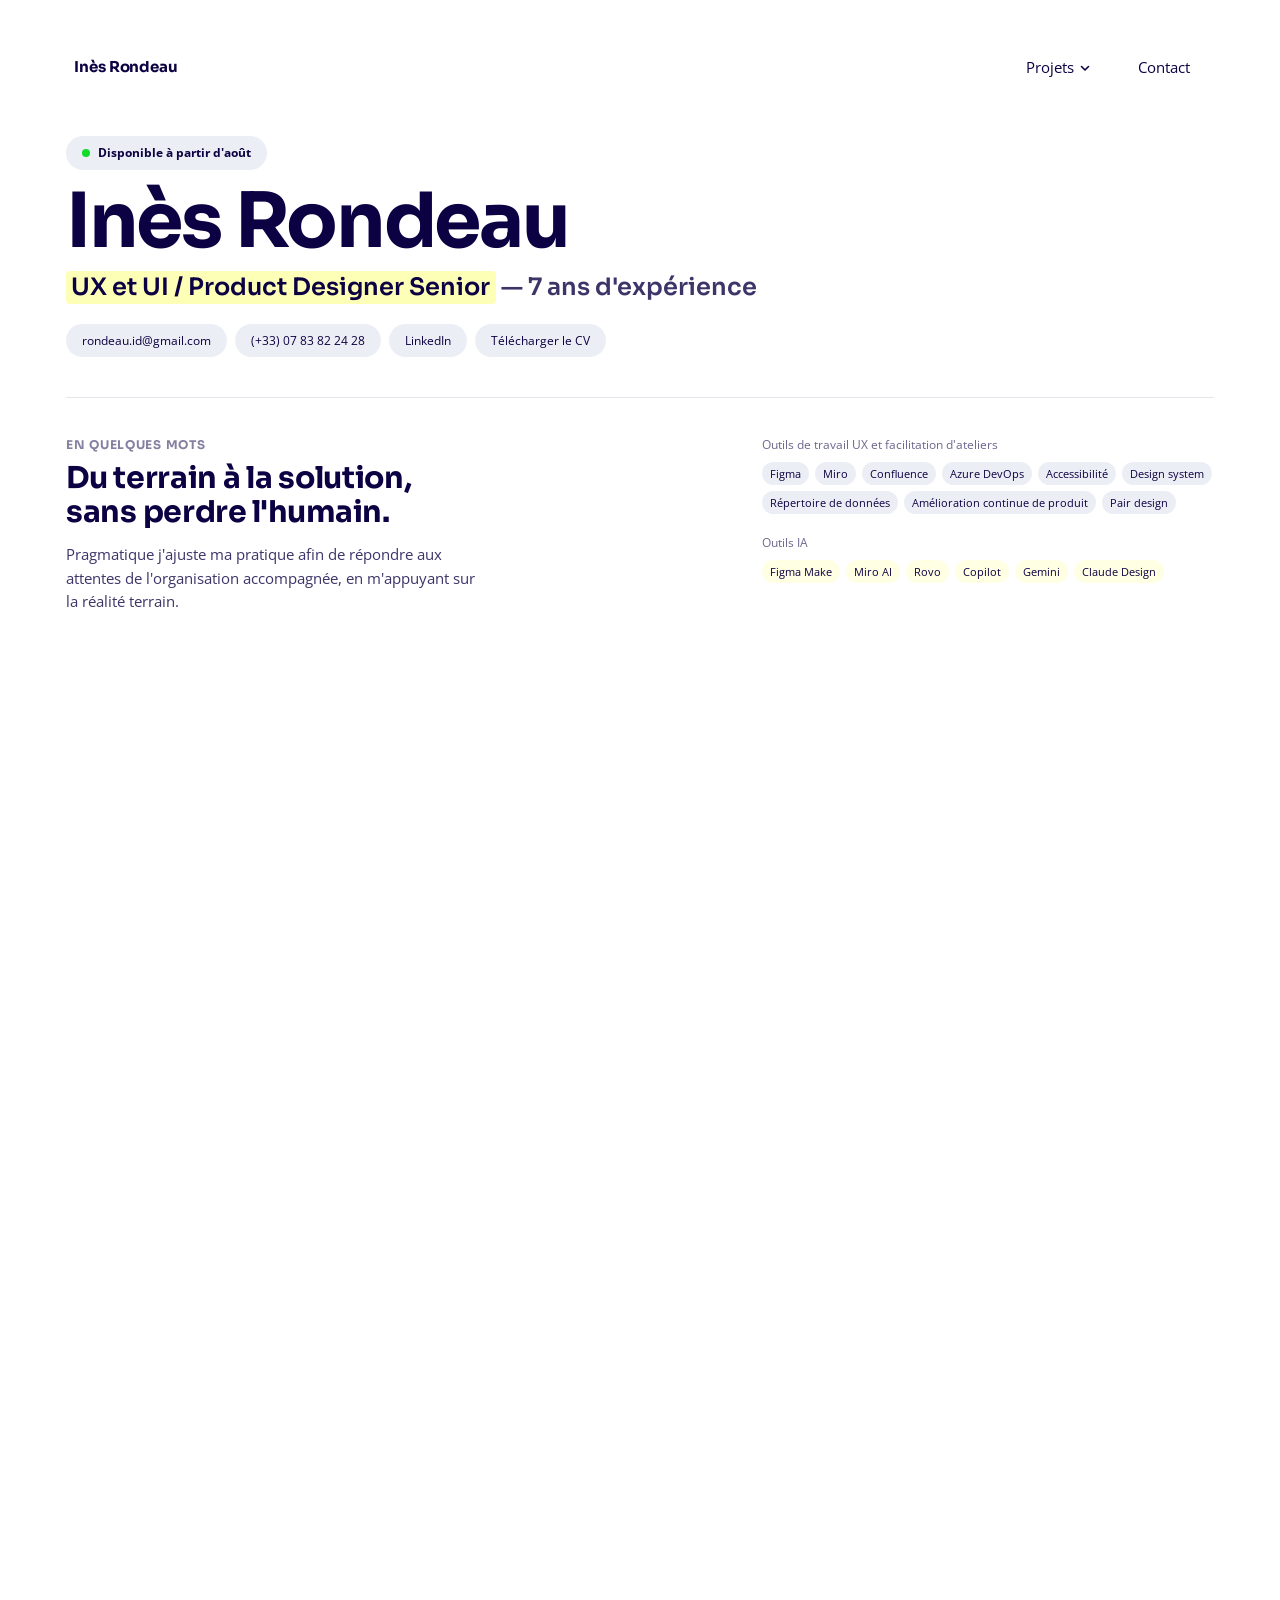
==== commit c919a2de: "V8" ====
--- a/github-export/index.html
+++ b/github-export/index.html
@@ -32,7 +32,7 @@
   </header>
 
   <main>
-    <!-- PROFIL (bloc gris #F6F8FA) -->
+    <!-- PROFIL -->
     <section class="profile-block" aria-labelledby="hero-title">
       <div class="profile-block__head">
         <div class="profile-block__title">
--- a/github-export/styles.css
+++ b/github-export/styles.css
@@ -124,6 +124,7 @@
 @media (max-width: 880px) {
   .page { padding: 16px 16px 0; }
   .container { padding: 0 16px; }
+  .profile-block { padding: 0 16px; }
 }
 
 /* --- Top navigation --------------------------------------- */
@@ -405,12 +406,11 @@
 .profile-block {
   max-width: var(--container-w);
   margin: 32px auto 0;
-  padding: clamp(36px, 5vw, 72px);
-  background: #F6F8FA;
-  border-radius: var(--radius-lg);
+  padding: 0 24px;
+  background: transparent;
   display: flex;
   flex-direction: column;
-  gap: clamp(32px, 4vw, 44px);
+  gap: clamp(28px, 3.5vw, 40px);
   text-align: left;
 }
 .profile-block__head {
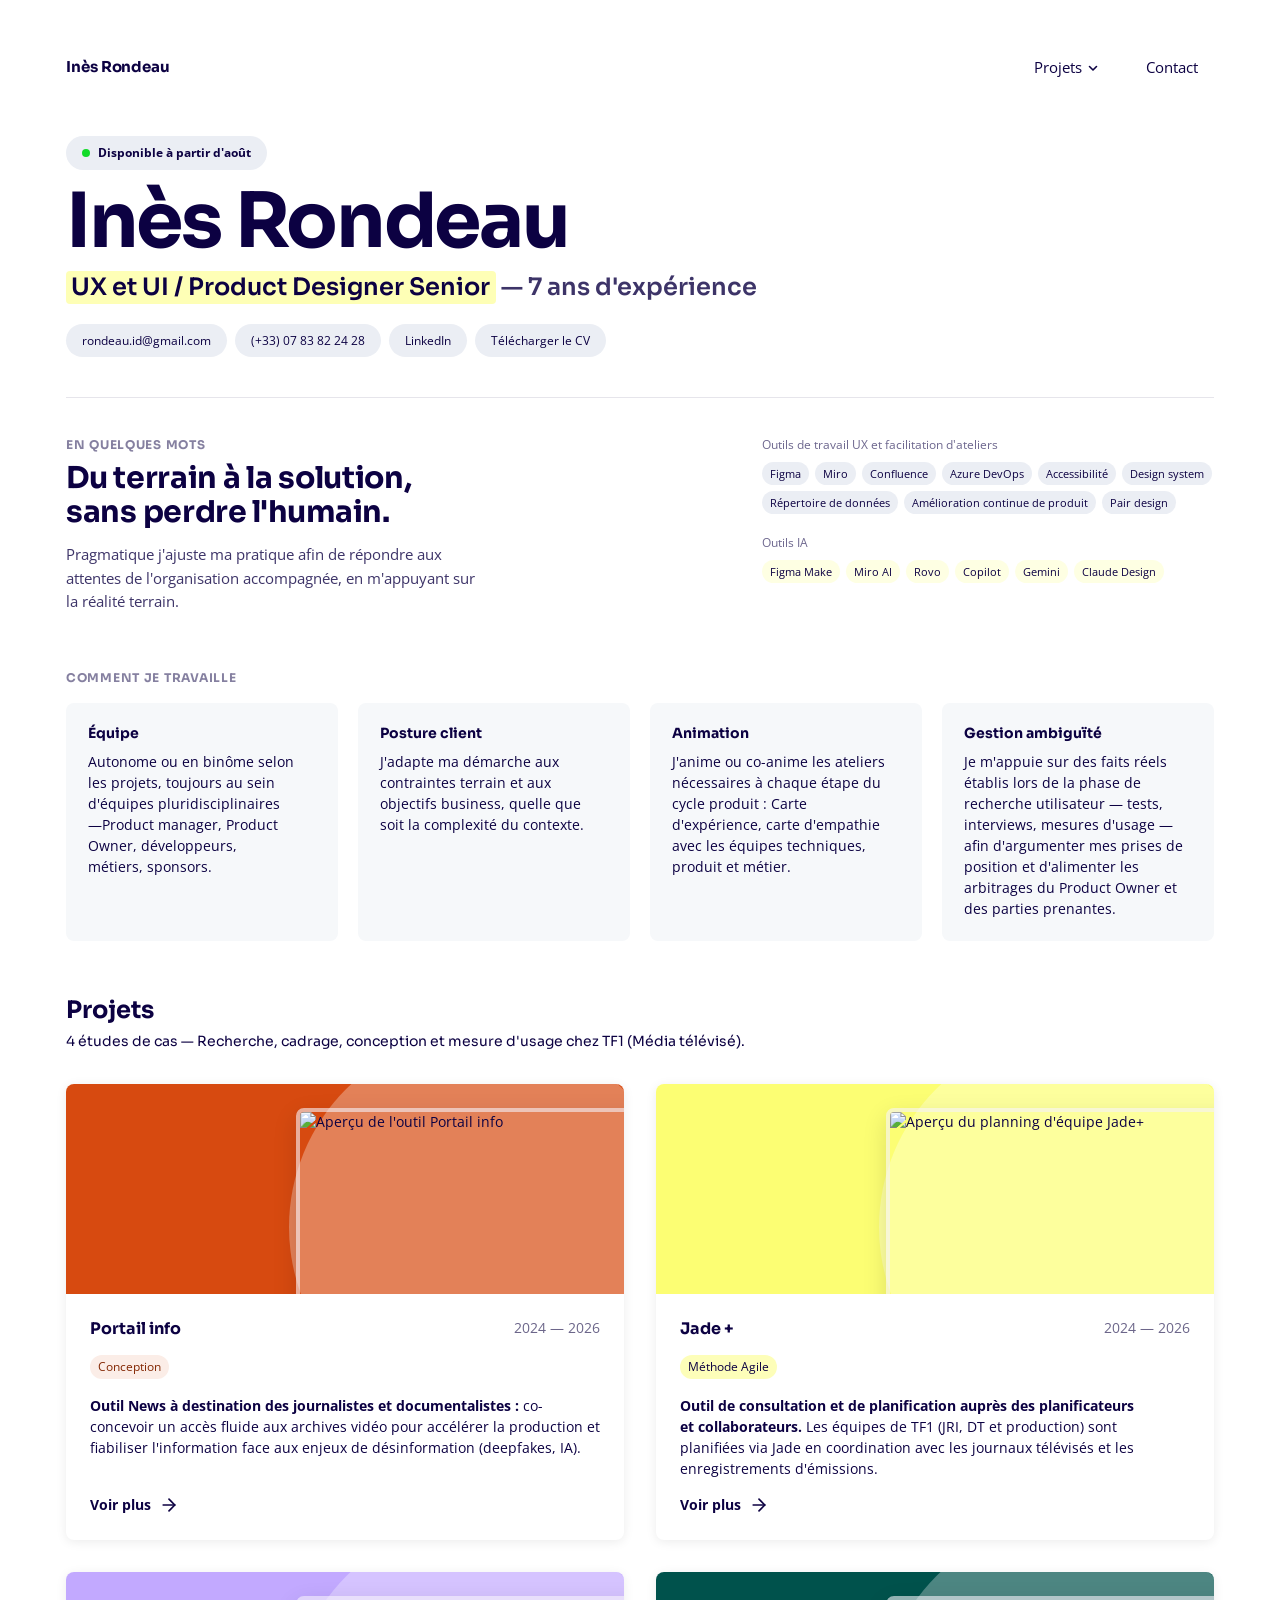
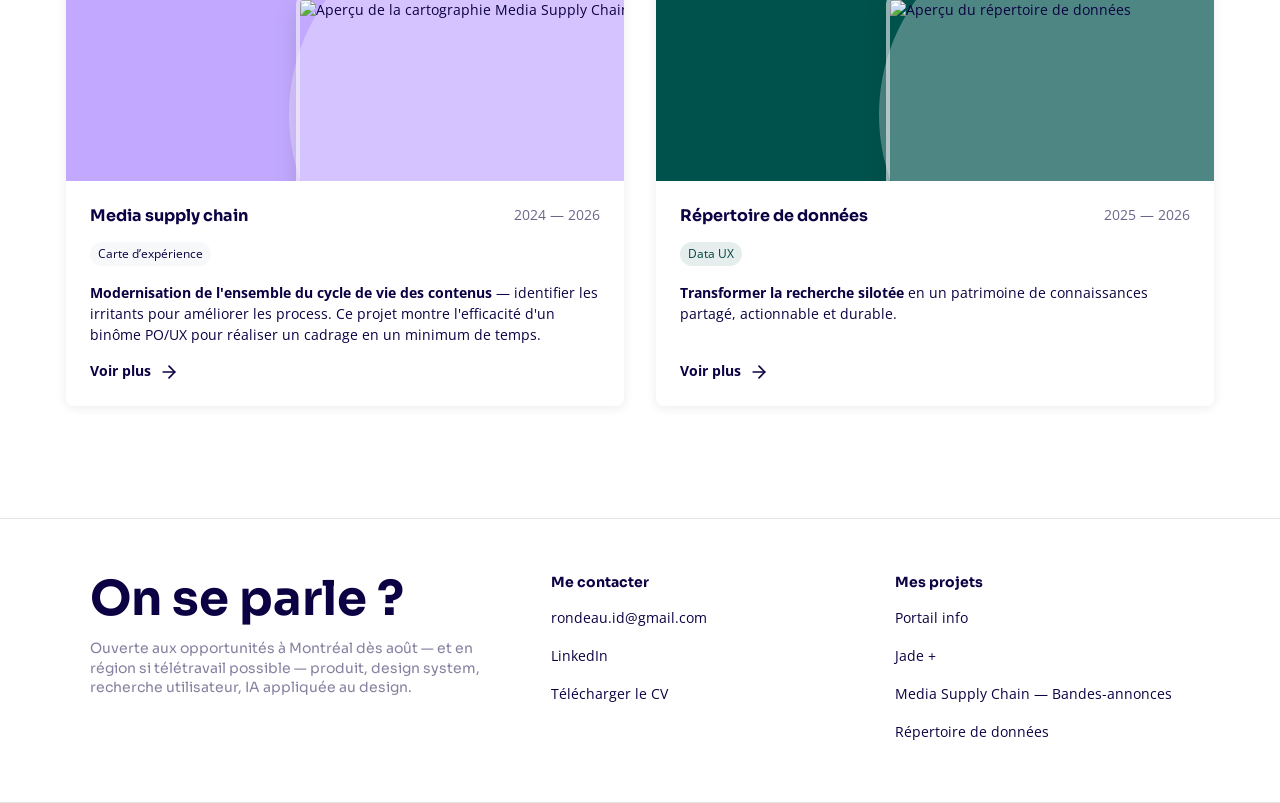
==== commit 5ba60417: "V10" ====
--- a/github-export/index.html
+++ b/github-export/index.html
@@ -13,6 +13,9 @@
   <header class="page">
     <nav class="nav" aria-label="Principale">
       <a href="index.html" class="nav__brand">Inès Rondeau</a>
+      <button type="button" class="nav__toggle" aria-label="Ouvrir le menu" aria-expanded="false">
+        <span></span><span></span><span></span>
+      </button>
       <div class="nav__links">
         <span class="nav__group">
           <button type="button" class="nav__trigger" aria-haspopup="true" aria-expanded="false">
--- a/github-export/styles.css
+++ b/github-export/styles.css
@@ -118,7 +118,7 @@
 }
 
 .page {
-  padding: 32px 42px 0;
+  padding: 32px 0 0;
 }
 
 @media (max-width: 880px) {
@@ -132,7 +132,7 @@
   display: flex;
   justify-content: space-between;
   align-items: center;
-  padding: 18px 32px;
+  padding: 18px 24px;
   max-width: var(--container-w);
   margin: 0 auto;
 }
@@ -146,6 +146,36 @@
   transition: opacity .15s ease;
 }
 .nav__brand:hover { opacity: 0.65; }
+
+/* Hamburger toggle — hidden on desktop, revealed on mobile */
+.nav__toggle {
+  display: none;
+  flex-direction: column;
+  justify-content: center;
+  align-items: center;
+  gap: 5px;
+  width: 42px;
+  height: 42px;
+  margin: -8px;
+  padding: 0;
+  background: transparent;
+  border: 0;
+  border-radius: 12px;
+  cursor: pointer;
+  transition: background .15s ease;
+}
+.nav__toggle:hover { background: var(--bg-soft); }
+.nav__toggle span {
+  display: block;
+  width: 20px;
+  height: 2px;
+  border-radius: 2px;
+  background: var(--ink);
+  transition: transform .28s cubic-bezier(.16,.84,.3,1), opacity .2s ease;
+}
+.nav.is-open .nav__toggle span:nth-child(1) { transform: translateY(7px) rotate(45deg); }
+.nav.is-open .nav__toggle span:nth-child(2) { opacity: 0; }
+.nav.is-open .nav__toggle span:nth-child(3) { transform: translateY(-7px) rotate(-45deg); }
 
 .nav__links {
   display: flex;
@@ -320,6 +350,89 @@
   background: var(--white);
   border-top: 1px solid var(--border);
   border-left: 1px solid var(--border);
+}
+
+/* --- Mobile navigation (hamburger) ------------------------ */
+@media (max-width: 640px) {
+  .nav {
+    position: relative;
+    padding: 14px 16px;
+  }
+  .nav__toggle { display: flex; }
+
+  .nav__links {
+    position: absolute;
+    top: 100%;
+    left: 0;
+    right: 0;
+    flex-direction: column;
+    align-items: stretch;
+    gap: 2px;
+    padding: 8px 12px 16px;
+    background: rgba(255, 255, 255, 0.97);
+    -webkit-backdrop-filter: saturate(180%) blur(14px);
+    backdrop-filter: saturate(180%) blur(14px);
+    border-bottom: 1px solid rgba(12, 1, 66, 0.06);
+    box-shadow: 0 20px 40px rgba(12, 1, 66, 0.10);
+    opacity: 0;
+    visibility: hidden;
+    transform: translateY(-8px);
+    transition: opacity .2s ease, transform .28s cubic-bezier(.16,.84,.3,1), visibility .2s ease;
+  }
+  .nav.is-open .nav__links {
+    opacity: 1;
+    visibility: visible;
+    transform: translateY(0);
+  }
+
+  .nav__links > a,
+  .nav__home {
+    width: 100%;
+    justify-content: flex-start;
+    padding: 13px 14px;
+    border-radius: 10px;
+    font-size: 16px;
+  }
+
+  /* Projets group flattens to an inline, labelled list */
+  .nav__group { display: block; width: 100%; }
+  .nav__trigger {
+    width: 100%;
+    pointer-events: none;
+    padding: 14px 14px 6px;
+    font-size: 12px;
+    font-weight: 700;
+    letter-spacing: 0.06em;
+    text-transform: uppercase;
+    color: var(--ink-50);
+    background: transparent !important;
+  }
+  .nav__trigger .caret { display: none; }
+
+  .nav__dropdown {
+    position: static;
+    transform: none;
+    min-width: 0;
+    opacity: 1;
+    visibility: visible;
+    pointer-events: auto;
+    background: transparent;
+    border: 0;
+    box-shadow: none;
+    padding: 0;
+  }
+  .nav__dropdown::before,
+  .nav__dropdown::after { display: none; }
+
+  /* Neutralise the desktop hover/focus transform (higher specificity)
+     so tapping inside the group doesn't shift the flattened list off-screen. */
+  .nav__group:hover .nav__dropdown,
+  .nav__group:focus-within .nav__dropdown,
+  .nav__dropdown:hover {
+    transform: none;
+  }
+  .nav__dropdown a { padding: 12px 14px; font-size: 16px; border-radius: 10px; }
+  .nav__dropdown a:hover { padding-left: 14px; }
 }
 
 /* --- Hero (home) ------------------------------------------ */
@@ -518,7 +631,7 @@
 .howiwork-section {
   max-width: var(--container-w);
   margin: 56px auto 0;
-  padding: 0;
+  padding: 0 24px;
 }
 .howiwork {
   margin: 0;
@@ -649,7 +762,7 @@
 .projects {
   max-width: var(--container-w);
   margin: 56px auto 0;
-  padding: 0 0 48px;
+  padding: 0 24px 48px;
 }
 @media (max-width: 880px) {
   .howiwork-section,
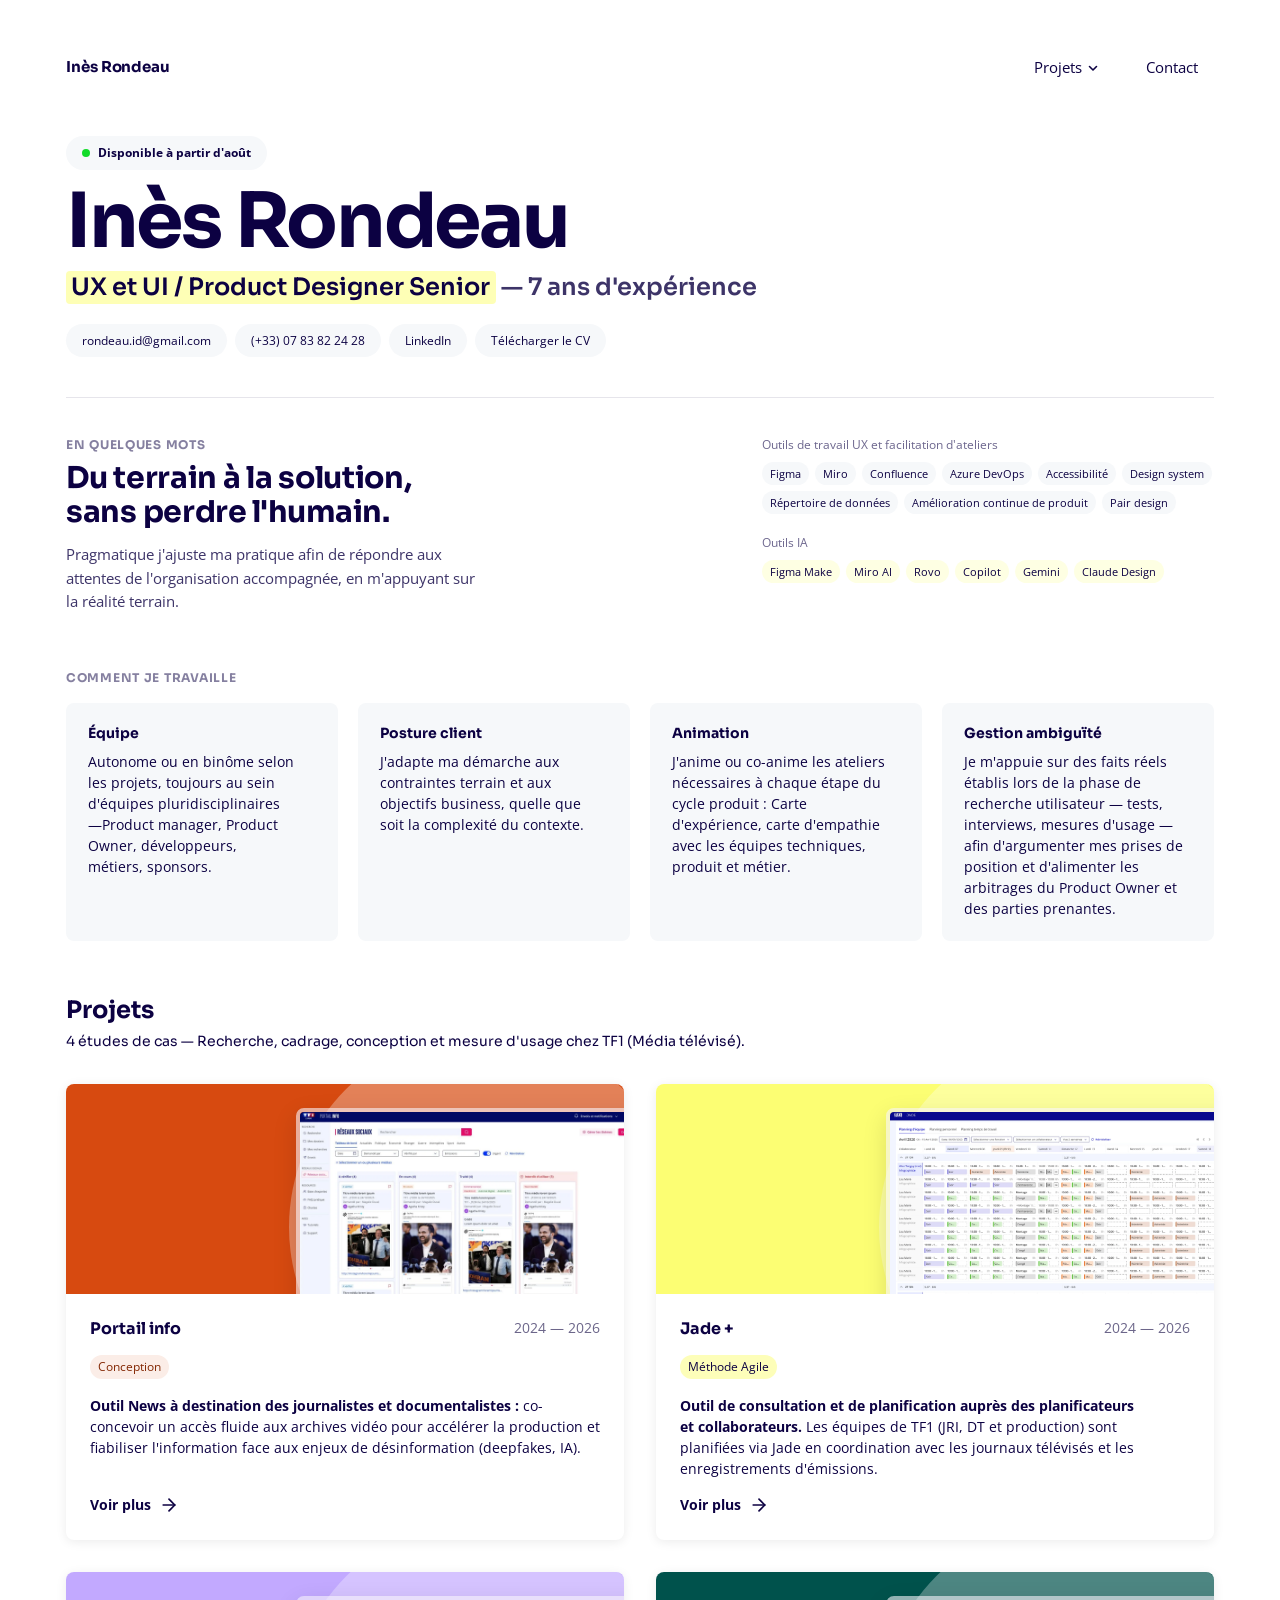
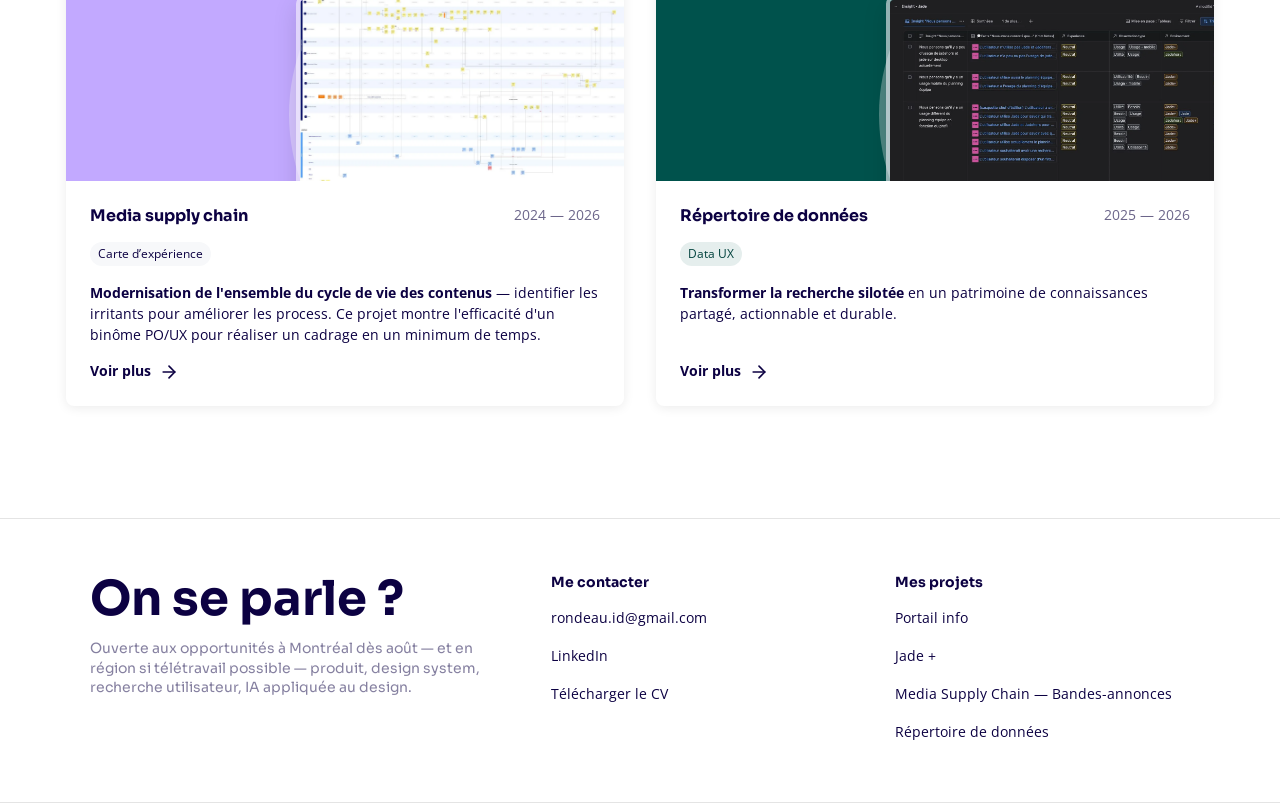
==== commit aa56bf92: "V11" ====
--- a/github-export/index.html
+++ b/github-export/index.html
@@ -39,15 +39,15 @@
     <section class="profile-block" aria-labelledby="hero-title">
       <div class="profile-block__head">
         <div class="profile-block__title">
-          <span class="pill-status">Disponible à partir d'août</span>
+          <span class="pill-status" style="background-color: rgb(246, 248, 250)">Disponible à partir d'août</span>
           <h1 id="hero-title" class="profile-block__name">Inès Rondeau</h1>
           <p class="profile-block__role"><mark>UX et UI / Product Designer Senior</mark> — 7 ans d'expérience</p>
         </div>
         <div class="hero-home__links" role="list">
-          <a class="chip" href="mailto:rondeau.id@gmail.com" role="listitem">rondeau.id@gmail.com</a>
-          <a class="chip" href="tel:+33783822428" role="listitem">(+33) 07 83 82 24 28</a>
-          <a class="chip" href="https://www.linkedin.com/in/in%C3%A8s-rondeau-173500bb/" target="_blank" rel="noopener" role="listitem">LinkedIn</a>
-          <a class="chip" href="cv-ines-rondeau.html" role="listitem">Télécharger le CV</a>
+          <a class="chip" href="mailto:rondeau.id@gmail.com" role="listitem" style="background-color: rgb(246, 248, 250)">rondeau.id@gmail.com</a>
+          <a class="chip" href="tel:+33783822428" role="listitem" style="background-color: rgb(246, 248, 250)">(+33) 07 83 82 24 28</a>
+          <a class="chip" href="https://www.linkedin.com/in/in%C3%A8s-rondeau-173500bb/" target="_blank" rel="noopener" role="listitem" style="background-color: rgb(246, 248, 250)">LinkedIn</a>
+          <a class="chip" href="cv-ines-rondeau.html" role="listitem" style="background-color: rgb(246, 248, 250)">Télécharger le CV</a>
         </div>
       </div>
 
@@ -63,15 +63,15 @@
 
           <div class="intro__meta-label">Outils de travail UX et facilitation d'ateliers</div>
           <div class="tag-row">
-            <span class="tag">Figma</span>
-            <span class="tag">Miro</span>
-            <span class="tag">Confluence</span>
-            <span class="tag">Azure DevOps</span>
-            <span class="tag">Accessibilité</span>
-            <span class="tag">Design system</span>
-            <span class="tag">Répertoire de données</span>
-            <span class="tag">Amélioration continue de produit</span>
-            <span class="tag">Pair design</span>
+            <span class="tag" style="background-color: rgb(246, 248, 250)">Figma</span>
+            <span class="tag" style="background-color: rgb(246, 248, 250)">Miro</span>
+            <span class="tag" style="background-color: rgb(246, 248, 250)">Confluence</span>
+            <span class="tag" style="background-color: rgb(246, 248, 250)">Azure DevOps</span>
+            <span class="tag" style="background-color: rgb(246, 248, 250)">Accessibilité</span>
+            <span class="tag" style="background-color: rgb(246, 248, 250)">Design system</span>
+            <span class="tag" style="background-color: rgb(246, 248, 250)">Répertoire de données</span>
+            <span class="tag" style="background-color: rgb(246, 248, 250)">Amélioration continue de produit</span>
+            <span class="tag" style="background-color: rgb(246, 248, 250)">Pair design</span>
           </div>
 
           <div class="intro__meta-label">Outils IA</div>
@@ -92,19 +92,19 @@
       <div class="howiwork">
         <div class="howiwork__label">Comment je travaille</div>
         <ul class="howiwork__list">
-          <li class="hw-card">
+          <li class="hw-card" style="background-color: rgb(246, 248, 250)">
             <h3 class="hw-card__title">Équipe</h3>
             <p class="hw-card__text">Autonome ou en binôme selon les projets, toujours au sein d'équipes pluridisciplinaires —Product manager, Product Owner, développeurs, métiers, sponsors.</p>
           </li>
-          <li class="hw-card">
+          <li class="hw-card" style="background-color: rgb(246, 248, 250)">
             <h3 class="hw-card__title">Posture client</h3>
             <p class="hw-card__text">J'adapte ma démarche aux contraintes terrain et aux objectifs business, quelle que soit la complexité du contexte.</p>
           </li>
-          <li class="hw-card">
+          <li class="hw-card" style="background-color: rgb(246, 248, 250)">
             <h3 class="hw-card__title">Animation</h3>
             <p class="hw-card__text">J'anime ou co-anime les ateliers nécessaires à chaque étape du cycle produit : Carte d'expérience, carte d'empathie avec les équipes techniques, produit et métier.</p>
           </li>
-          <li class="hw-card">
+          <li class="hw-card" style="background-color: rgb(246, 248, 250)">
             <h3 class="hw-card__title">Gestion ambiguïté</h3>
             <p class="hw-card__text">Je m'appuie sur des faits réels établis lors de la phase de recherche utilisateur — tests, interviews, mesures d'usage — afin d'argumenter mes prises de position et d'alimenter les arbitrages du Product Owner et des parties prenantes.</p>
           </li>
@@ -122,7 +122,7 @@
       <div class="cards reveal-stagger">
         <a class="card" href="projet-1-portail-info.html">
           <div class="card__media" style="background: var(--orange);">
-            <img src="assets/portail-info-hero.jpg" alt="Aperçu de l'outil Portail info">
+            <img loading="lazy" decoding="async" src="assets/portail-info-hero.webp" alt="Aperçu de l'outil Portail info">
           </div>
           <div class="card__body">
             <div class="card__title-row">
@@ -144,7 +144,7 @@
 
         <a class="card" href="projet-2-jade.html">
           <div class="card__media" style="background: var(--yellow);">
-            <img src="assets/jade-hero-new.png" alt="Aperçu du planning d'équipe Jade+">
+            <img loading="lazy" decoding="async" src="assets/jade-hero-new.webp" alt="Aperçu du planning d'équipe Jade+">
           </div>
           <div class="card__body">
             <div class="card__title-row">
@@ -166,7 +166,7 @@
 
         <a class="card" href="projet-3-msc.html">
           <div class="card__media" style="background: var(--purple);">
-            <img src="assets/msc-hero.png" alt="Aperçu de la cartographie Media Supply Chain">
+            <img loading="lazy" decoding="async" src="assets/msc-hero.webp" alt="Aperçu de la cartographie Media Supply Chain">
           </div>
           <div class="card__body">
             <div class="card__title-row">
@@ -188,7 +188,7 @@
 
         <a class="card" href="projet-4-repertoire-donnees.html">
           <div class="card__media" style="background: var(--green);">
-            <img src="assets/repository-hero-new.png" alt="Aperçu du répertoire de données">
+            <img loading="lazy" decoding="async" src="assets/repository-hero-new.webp" alt="Aperçu du répertoire de données">
           </div>
           <div class="card__body">
             <div class="card__title-row">
--- a/github-export/styles.css
+++ b/github-export/styles.css
@@ -164,7 +164,9 @@
   cursor: pointer;
   transition: background .15s ease;
 }
-.nav__toggle:hover { background: var(--bg-soft); }
+@media (hover: hover) {
+  .nav__toggle:hover { background: var(--bg-soft); }
+}
 .nav__toggle span {
   display: block;
   width: 20px;
